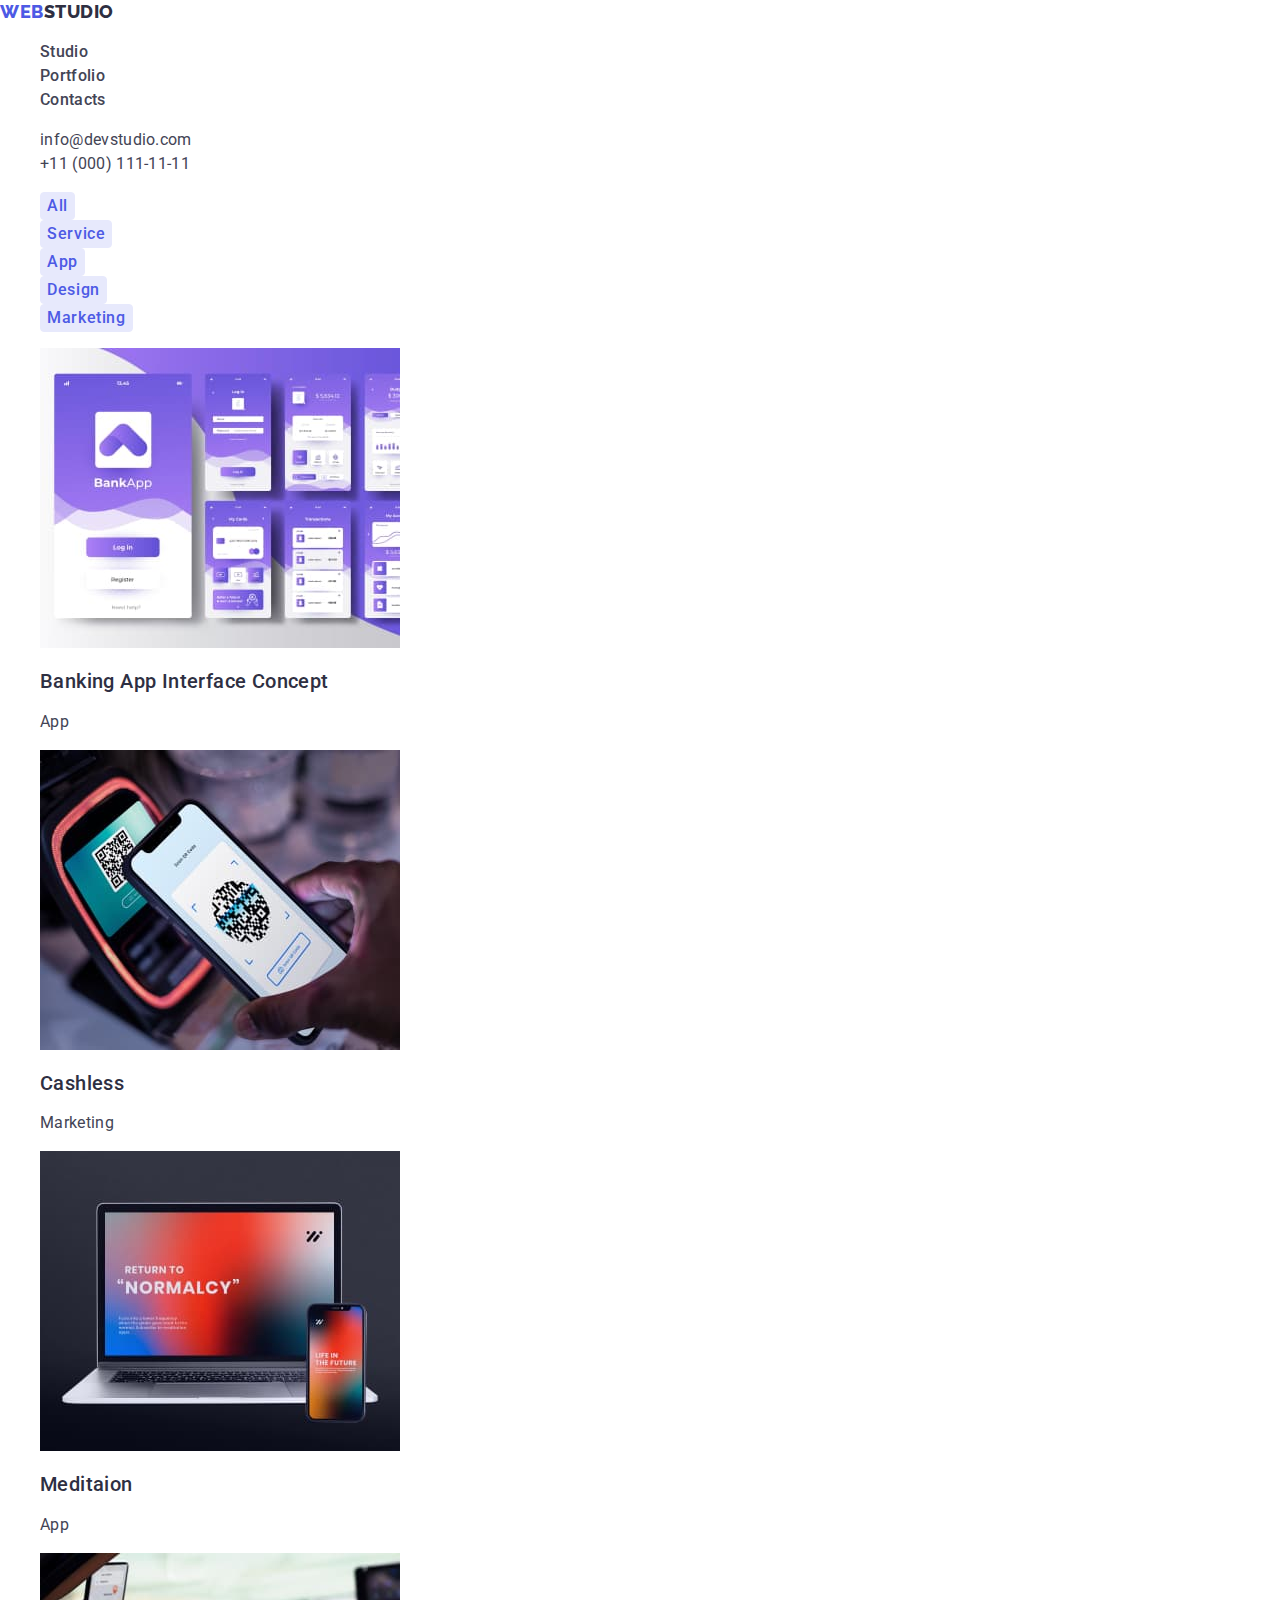
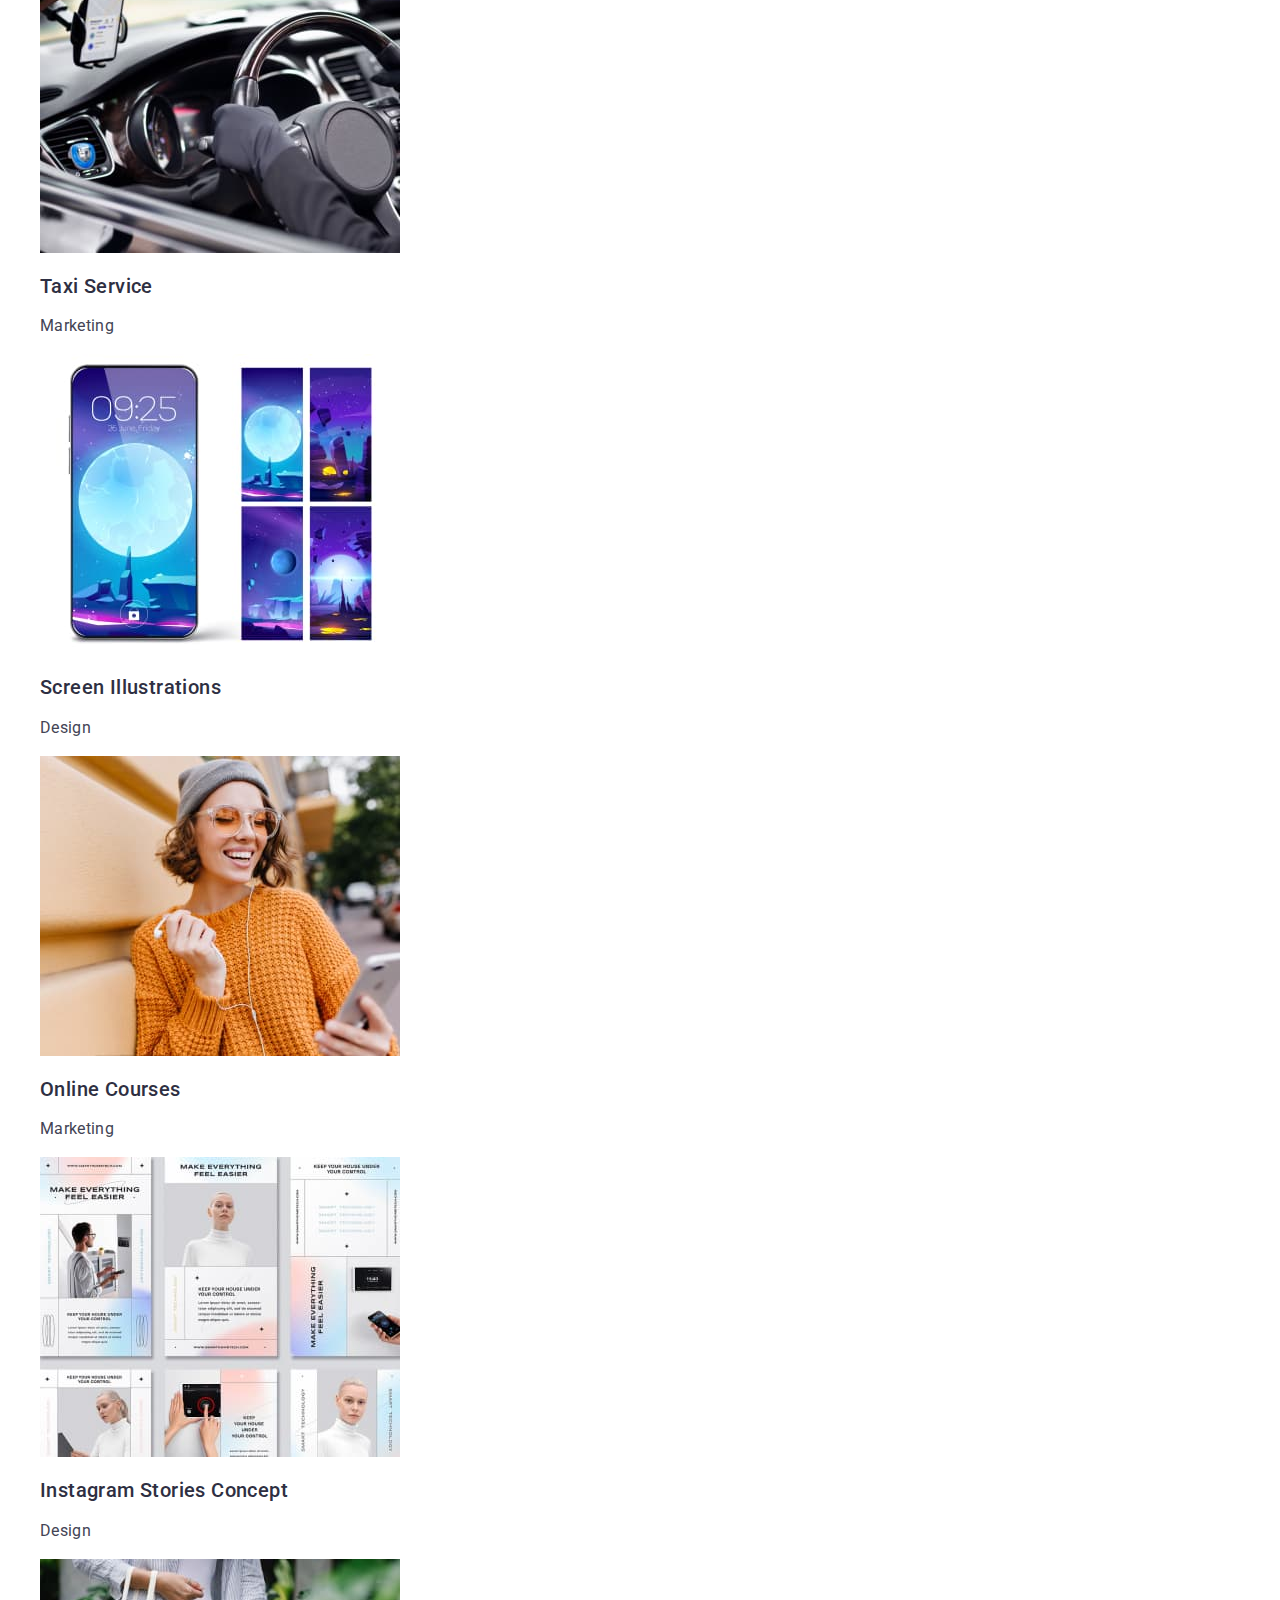
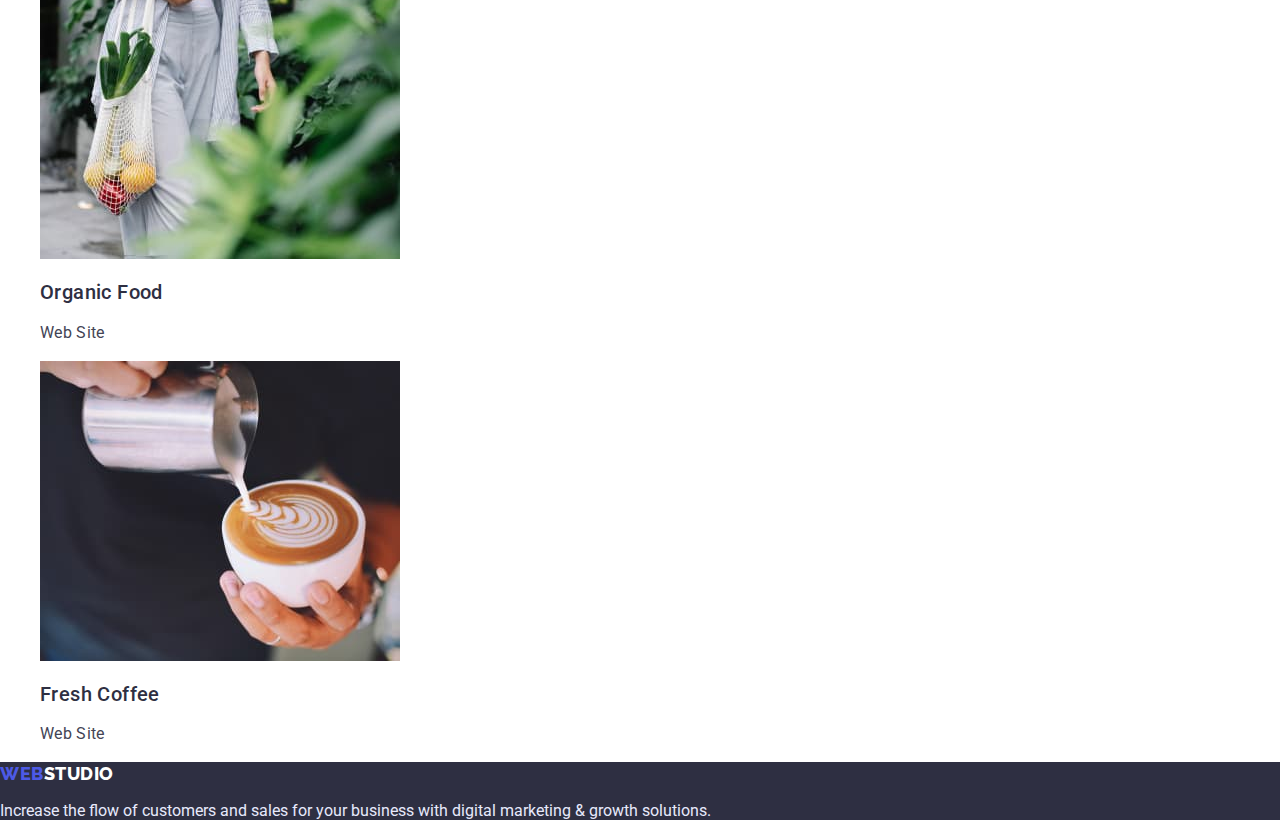
==== portfolio.html @ c3b19b37 "normalize" ====
<!DOCTYPE html>
<html lang="en">
  <head>
    <meta charset="UTF-8" />
    <meta http-equiv="X-UA-Compatible" content="IE=edge" />
    <meta name="viewport" content="width=device-width, initial-scale=1.0" />
    <title>Portfolio</title>
    <link rel="preconnect" href="https://fonts.googleapis.com">
    <link rel="preconnect" href="https://fonts.gstatic.com" crossorigin>
    <link href="https://fonts.googleapis.com/css2?family=Raleway:wght@800&family=Roboto:wght@400;500;700;900&display=swap" rel="stylesheet">
    
    <link rel="stylesheet" href="https://cdnjs.cloudflare.com/ajax/libs/modern-normalize/1.1.0/modern-normalize.min.css">
   
    <link rel="stylesheet" href="./css/styles.css" />
  </head>
  <body>
    <!--Header -->
    <header class="header">
      <a class="header-logo" href="./index.html" >
        <span class="header-logo-web">Web</span> Studio
      </a>
      <nav class="header-nav">
        <ul class="header-list list">
          <li class="header-item"><a href="./index.html" class="header-link link">Studio</a></li>
          <li class="header-item">
            <a href="./portfolio.html" class="header-link link">Portfolio</a>
          </li>
          <li class="header-item">
            <a href="#" class="header-link link">Contacts</a>
          </li>
        </ul>
      </nav>
      <address class="address">
        <ul class="address-list list">
          <li class="address-item">
            <a href="mailto:info@devstudio.com" class="address-mail link"
              >info@devstudio.com</a
            >
          </li>
          <li class="address-item">
            <a href="tel:+110001111111" class="address-tel link"
              >+11 (000) 111-11-11</a
            >
          </li>
        </ul>
      </address>
    </header>


    <main>
      <!-- Filters -->
      <section class="filters">
              <ul class="filters-list">
          <li class="button-item"><button type="button" class="portfolio-btn">All</button></li>
          <li class="button-item"><button type="button" class="portfolio-btn">Service</button></li>
          <li class="button-item"><button type="button" class="portfolio-btn">App</button></li>
          <li class="button-item"><button type="button" class="portfolio-btn">Design</button></li>
          <li class="button-item"><button type="button" class="portfolio-btn">Marketing</button></li>
        </ul>
      
      <!-- Project Card -->
      
        <h1 class="visually-hidden">Project</h1>
        <ul class="project-list">
          <li class="project-item"> <a class="project-link" href="#"><img
            src="./images/banking.jpg"
            alt="banking"
            width="360"
            height="300">
          </a>
            <h2 class="project-title">Banking App Interface Concept</h2>
            <p class="project-text">App</p>
          </li>
          <li class="project-item"> <a class="project-link" href="#">
            <img
              src="./images/cashless.jpg"
              alt="cashless"
              width="360"
              height="300">
            </a>
            <h2 class="project-title">Cashless</h2>
            <p class="project-text">Marketing</p>
          </li>
          <li class="project-item"> <a class="project-link" href="#"><img
            src="./images/meditaion.jpg"
            alt="mediation"
            width="360"
            height="300"></a>

            <h2 class="project-title">Meditaion</h2>
            <p class="project-text">App</p>
          </li>
          <li class="project-item"> <a href=""><img
            src="./images/taxi.jpg"
            alt="taxi Service"
            width="360"
            height="300"
          /></a>
            
            <h2 class="project-title">Taxi Service</h2>
            <p class="project-text">Marketing</p>
          </li>
          <li class="project-item"> <a href="#"><img
            src="./images/screen.jpg"
            alt="screen illustrations"
            width="360"
            height="300"
          /></a>
            
            <h2 class="project-title">Screen Illustrations</h2>
            <p class="project-text">Design</p>
          
          </li>
          <li class="project-item"> <a href=""><img
            src="./images/course.jpg"
            alt="online courses"
            width="360"
            height="300"
          /></a>
            
            <h2 class="project-title">Online Courses</h2>
            <p class="project-text">Marketing</p>
          
          </li>
          <li class="project-item"> <a href=""><img
            src="./images/instagram.jpg"
            alt="instagram"
            width="360"
            height="300"
          /></a>
            
            <h2 class="project-title">Instagram Stories Concept</h2>
            <p class="project-text">Design</p>
          </li>
          <li class="project-item"> <a href=""><img
            src="./images/food.jpg"
            alt="organic food"
            width="360"
            height="300"
          /></a>
           
            <h2 class="project-title">Organic Food</h2>
            <p class="project-text">Web Site</p>
          </li>
          <li class="project-item"> <a href=""><img
            src="./images/coffe.jpg"
            alt="fresh coffe"
            width="360"
            height="300"
          /></a>
            
            <h2 class="project-title">Fresh Coffee</h2>
            <p class="project-text">Web Site</p>
          </li>
        </ul>
      </section>
    </main>
    <footer class="footer">
      <a class="footer-logo" href="./index.html" >
        <span class="footer-logo-web">Web</span> Studio
      </a>
      <p class="footer-text">
        Increase the flow of customers and sales for your business with digital
        marketing & growth solutions.
      </p>
      </footer>
  </body>
</html>
---- css/styles.css ----
:root {
  --primary-brand: #4d5ae5;
  --dark: #2e2f42;
  --success: #31d0aa;
  --text: #434455;
  --accent: #e7e9fc;
  --subtlr-text: #8e8f99;
  --light: #f4f4fd;
  --button-active: #404bbf;
  --white-texcolor: #ffffff;
  --modal-bg: #fcfcfc;
  --timing-funcion: cubic-bezier(0.4, 0, 0.2, 1);
}
body {
  font-family: Roboto, sans-serif;
  color: var(--dark);
  background-color: var(--white-texcolor);
  
  
}
 

/* -----Header----- */

.header{
  letter-spacing: 0.03em;
  font-weight: 500;
  font-size: 16px;
  line-height: 1.5;
  letter-spacing: 0.02em;
}
.header-logo{
  font-family: 'Raleway';
font-weight: 800;
font-size: 18px;
line-height: 1.33;
display: flex;
letter-spacing: 0.03em;
text-transform: uppercase;
list-style: none;
  text-decoration: none;
  color: var(--dark);

}

.header-logo-web {
  font-family: 'Raleway';
font-weight: 800;
font-size: 18px;
line-height: 1.33;
display: flex;
letter-spacing: 0.03em;
text-transform: uppercase;
  color: var(--primary-brand);
  
}

.header-nav{
    font-weight: 500;
  font-size: 16px;
  line-height: 1.5;
  letter-spacing: 0.02em;
text-decoration: none;
 }

 
 .link{
  text-decoration: none;
  color: var(--text);
 }

 
 .header-item :hover, 
 .header-item :focus {
  color: var(--primary-brand);
 }
  
.address {
  font-style: normal;
  font-weight: 400;
font-size: 16px;
line-height: 1.5;
letter-spacing: 0.02em;
color: var(--text);
}


.address-item :hover,
.address-item :focus{
  color: var(--primary-brand);
}
/* Hero */

.hero-title{
  background-color: var(--dark);
}
.hero-item {
  color: var(--white-texcolor);
  font-weight: 700;
font-size: 56px;
line-height: 1.1;
letter-spacing: 0.02em;

}

.button {
  font-family:inherit;
  color: var(--accent);
  background-color:var(--primary-brand);
  font-weight: 500;
font-size: 16px;
line-height: 1.5;
letter-spacing: 0.04em; 
cursor: pointer;
border-radius: 4px;

}
.button:hover,
.button:focus{
  color: var(--accent);
  background-color:var(--button-active)
}




/* Section Principle */

.principle-visually-hidden{
  position: absolute;
  width: 1px;
  height: 1px;
  margin: -1px;
  border: 0;
  padding: 0;
  white-space: nowrap;
  clip-path: inset(100%);
  clip: rect(0 0 0 0);
  overflow: hidden;
}

.principle-title{
font-size: 20px;
line-height: 1.2;
letter-spacing: 0.02em;
font-weight: 500;
}

.desc{
font-size: 16px;
line-height: 1.5;
letter-spacing: 0.02em;
color:var(--text);
}

/* Section work */

.work-caption, .team-caption{
font-weight: 700;
font-size: 36px;
line-height: 1.11;
letter-spacing: 0.02em;
}

 /* Section Our team */
 .team{
  background-color:#F4F4FD;
 }
 .name{
  font-weight: 500;
font-size: 20px;
line-height: 1.2;
letter-spacing: 0.02em;
 }

.position{
font-size: 16px;
line-height: 1.5;
letter-spacing: 0.02em;
   color: var(--text);
}

.list{
  list-style: none;
}
/* Footer */

.footer{
  background-color: var(--dark);
}

.footer-logo{
  font-family: 'Raleway';
font-weight: 800;
font-size: 18px;
line-height: 1.33;
list-style: none;
display: flex;
letter-spacing: 0.03em;
text-transform: uppercase;
color: var(--white-texcolor);
list-style: none;
  text-decoration: none;

}

.footer-logo-web {
  font-family: 'Raleway';
font-weight: 800;
font-size: 18px;
line-height: 1.33;
display: flex;
letter-spacing: 0.03em;
text-transform: uppercase;
  color: var(--primary-brand);
  
}

.footer-text{
  color: var(--accent);
  background-color: var(--dark);
}

/* Portfolio */

/* Button */

.portfolio-btn{
  font-family: 'Roboto';
font-style: normal;
    font-weight: 500;
  font-size: 16px;
  line-height: 1.5;
     letter-spacing: 0.04em;
background-color:var(--accent);
color: var(--primary-brand);
border: 1px solid var(--accent);
border-radius: 4px;
cursor: pointer;
}

.portfolio-btn:hover,
.portfolio-btn:focus{
  background-color: var(--button-active);
  color: var(--accent);  
  border-color: transparent;
}

.button-item{
  list-style: none;
}

.visually-hidden {
  position: absolute;
  width: 1px;
  height: 1px;
  margin: -1px;
  border: 0;
  padding: 0;
  white-space: nowrap;
  clip-path: inset(100%);
  clip: rect(0 0 0 0);
  overflow: hidden;
 }

 .project-title{
  font-weight: 500;
font-size: 20px;
line-height: 1.2;
letter-spacing: 0.02em;
 }

 .project-text{
  font-size: 16px;
line-height: 1.5;
letter-spacing: 0.02em;
color: var(--text);
 }
 .project-item{
  list-style: none;
 }
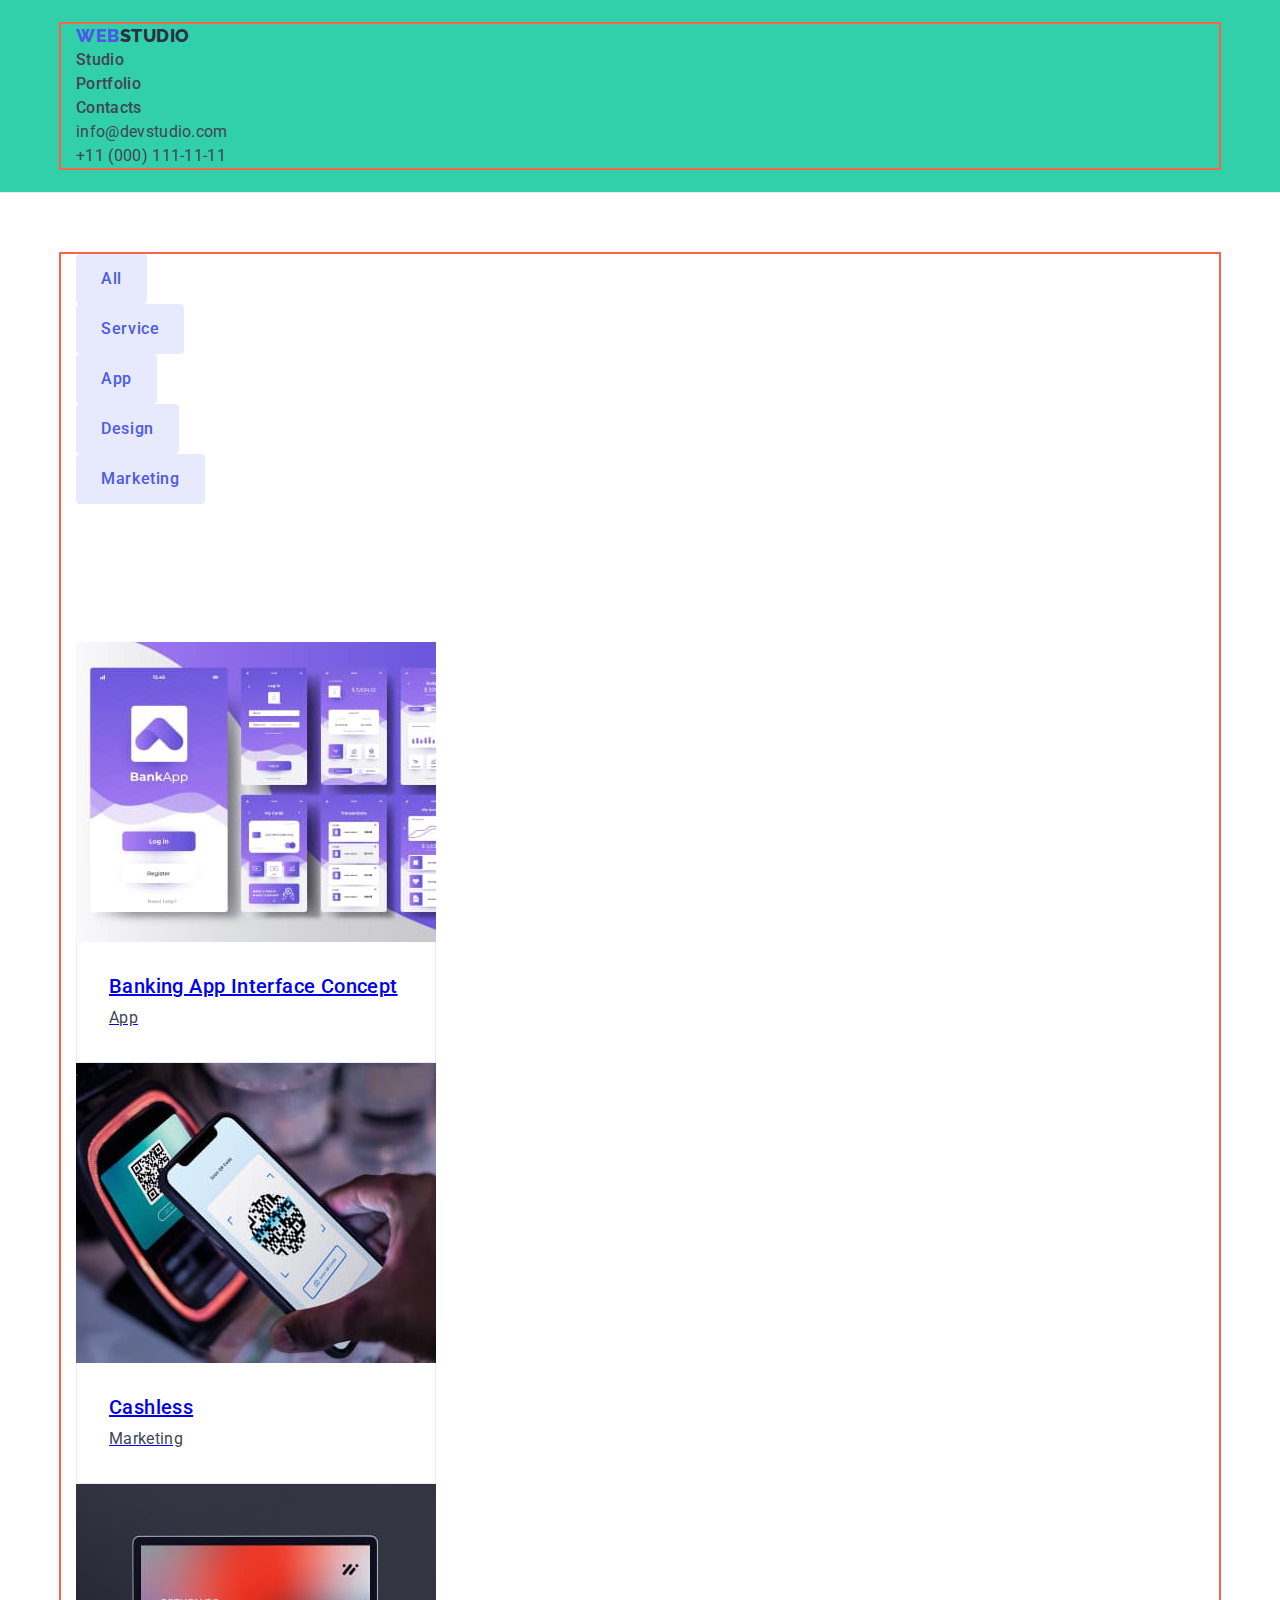
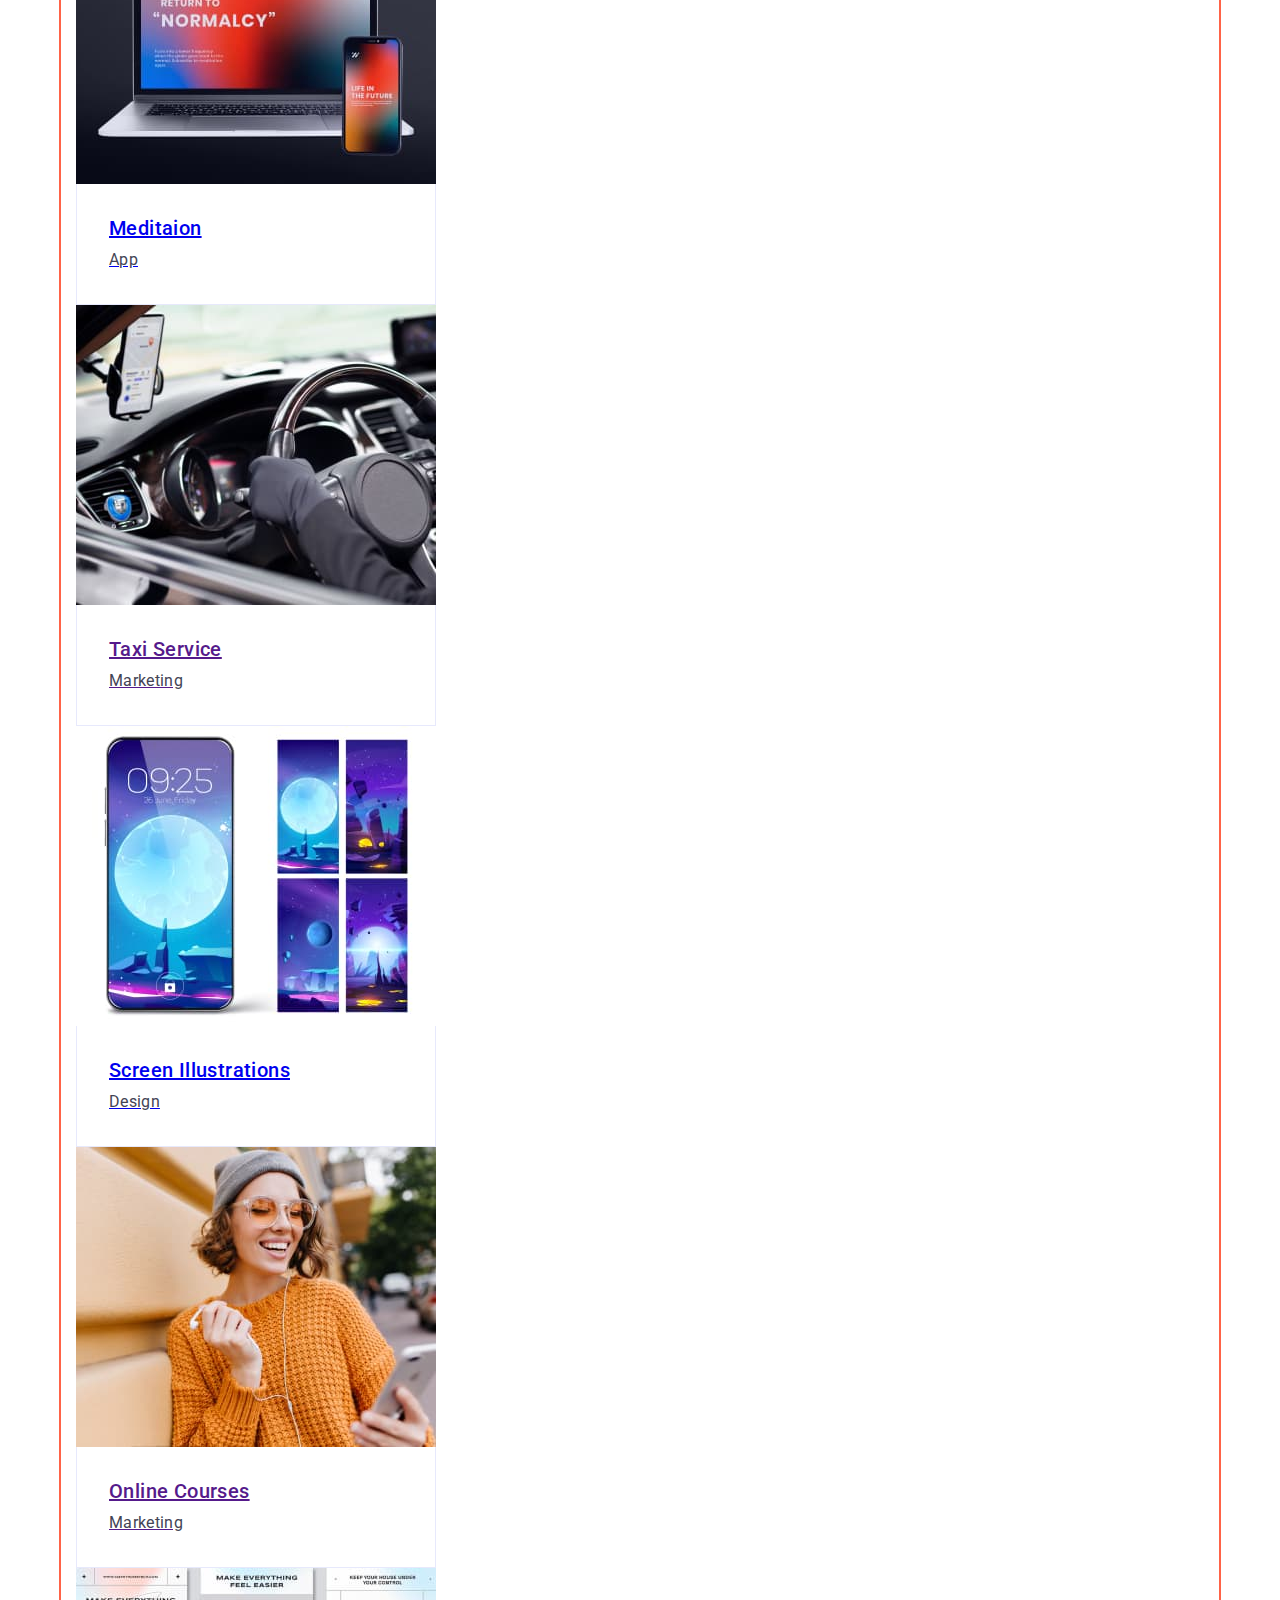
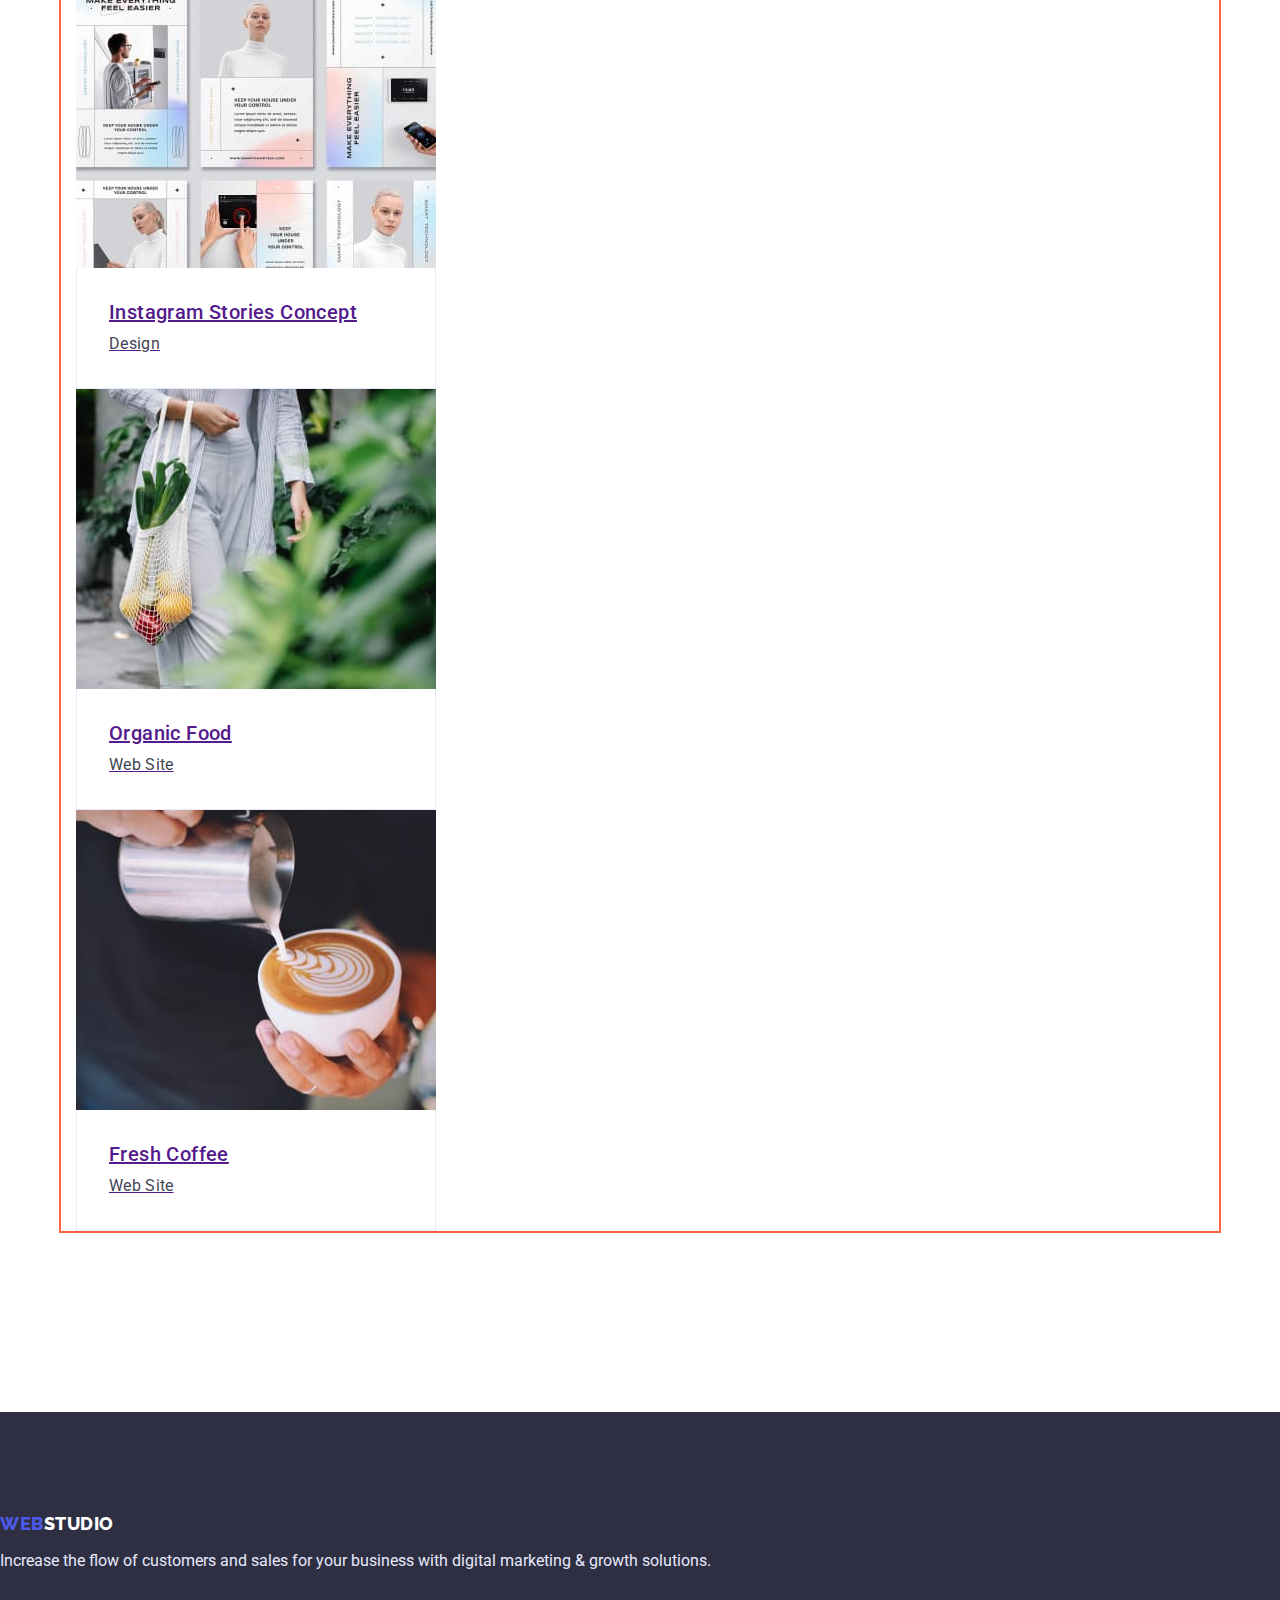
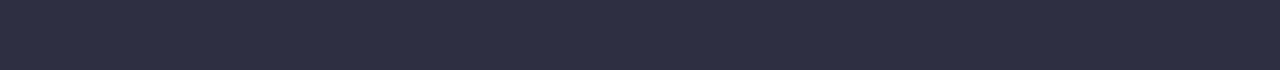
==== commit fe6d67e5: "portfolio" ====
--- a/portfolio.html
+++ b/portfolio.html
@@ -5,164 +5,218 @@
     <meta http-equiv="X-UA-Compatible" content="IE=edge" />
     <meta name="viewport" content="width=device-width, initial-scale=1.0" />
     <title>Portfolio</title>
-    <link rel="preconnect" href="https://fonts.googleapis.com">
-    <link rel="preconnect" href="https://fonts.gstatic.com" crossorigin>
-    <link href="https://fonts.googleapis.com/css2?family=Raleway:wght@800&family=Roboto:wght@400;500;700;900&display=swap" rel="stylesheet">
-    
-    <link rel="stylesheet" href="https://cdnjs.cloudflare.com/ajax/libs/modern-normalize/1.1.0/modern-normalize.min.css">
-   
+    <link rel="preconnect" href="https://fonts.googleapis.com" />
+    <link rel="preconnect" href="https://fonts.gstatic.com" crossorigin />
+    <link
+      href="https://fonts.googleapis.com/css2?family=Raleway:wght@800&family=Roboto:wght@400;500;700;900&display=swap"
+      rel="stylesheet"
+    />
+
+    <link
+      rel="stylesheet"
+      href="https://cdnjs.cloudflare.com/ajax/libs/modern-normalize/1.1.0/modern-normalize.min.css"
+    />
+
     <link rel="stylesheet" href="./css/styles.css" />
   </head>
   <body>
     <!--Header -->
     <header class="header">
-      <a class="header-logo" href="./index.html" >
-        <span class="header-logo-web">Web</span> Studio
-      </a>
-      <nav class="header-nav">
-        <ul class="header-list list">
-          <li class="header-item"><a href="./index.html" class="header-link link">Studio</a></li>
-          <li class="header-item">
-            <a href="./portfolio.html" class="header-link link">Portfolio</a>
-          </li>
-          <li class="header-item">
-            <a href="#" class="header-link link">Contacts</a>
-          </li>
-        </ul>
-      </nav>
-      <address class="address">
-        <ul class="address-list list">
-          <li class="address-item">
-            <a href="mailto:info@devstudio.com" class="address-mail link"
-              >info@devstudio.com</a
-            >
-          </li>
-          <li class="address-item">
-            <a href="tel:+110001111111" class="address-tel link"
-              >+11 (000) 111-11-11</a
-            >
-          </li>
-        </ul>
-      </address>
+      <div class="container">
+        <a class="header-logo" href="./index.html">
+          <span class="header-logo-web">Web</span> Studio
+        </a>
+        <nav class="header-nav">
+          <ul class="header-list list">
+            <li class="header-item">
+              <a href="./index.html" class="header-link link">Studio</a>
+            </li>
+            <li class="header-item">
+              <a href="./portfolio.html" class="header-link link">Portfolio</a>
+            </li>
+            <li class="header-item">
+              <a href="#" class="header-link link">Contacts</a>
+            </li>
+          </ul>
+        </nav>
+        <address class="address">
+          <ul class="address-list list">
+            <li class="address-item">
+              <a href="mailto:info@devstudio.com" class="address-mail link"
+                >info@devstudio.com</a
+              >
+            </li>
+            <li class="address-item">
+              <a href="tel:+110001111111" class="address-tel link"
+                >+11 (000) 111-11-11</a
+              >
+            </li>
+          </ul>
+        </address>
+      </div>
     </header>
-
-
     <main>
       <!-- Filters -->
       <section class="filters">
-              <ul class="filters-list">
-          <li class="button-item"><button type="button" class="portfolio-btn">All</button></li>
-          <li class="button-item"><button type="button" class="portfolio-btn">Service</button></li>
-          <li class="button-item"><button type="button" class="portfolio-btn">App</button></li>
-          <li class="button-item"><button type="button" class="portfolio-btn">Design</button></li>
-          <li class="button-item"><button type="button" class="portfolio-btn">Marketing</button></li>
-        </ul>
-      
-      <!-- Project Card -->
-      
-        <h1 class="visually-hidden">Project</h1>
-        <ul class="project-list">
-          <li class="project-item"> <a class="project-link" href="#"><img
-            src="./images/banking.jpg"
-            alt="banking"
-            width="360"
-            height="300">
-          </a>
-            <h2 class="project-title">Banking App Interface Concept</h2>
-            <p class="project-text">App</p>
-          </li>
-          <li class="project-item"> <a class="project-link" href="#">
-            <img
-              src="./images/cashless.jpg"
-              alt="cashless"
-              width="360"
-              height="300">
-            </a>
-            <h2 class="project-title">Cashless</h2>
-            <p class="project-text">Marketing</p>
-          </li>
-          <li class="project-item"> <a class="project-link" href="#"><img
-            src="./images/meditaion.jpg"
-            alt="mediation"
-            width="360"
-            height="300"></a>
-
-            <h2 class="project-title">Meditaion</h2>
-            <p class="project-text">App</p>
-          </li>
-          <li class="project-item"> <a href=""><img
-            src="./images/taxi.jpg"
-            alt="taxi Service"
-            width="360"
-            height="300"
-          /></a>
-            
-            <h2 class="project-title">Taxi Service</h2>
-            <p class="project-text">Marketing</p>
-          </li>
-          <li class="project-item"> <a href="#"><img
-            src="./images/screen.jpg"
-            alt="screen illustrations"
-            width="360"
-            height="300"
-          /></a>
-            
-            <h2 class="project-title">Screen Illustrations</h2>
-            <p class="project-text">Design</p>
-          
-          </li>
-          <li class="project-item"> <a href=""><img
-            src="./images/course.jpg"
-            alt="online courses"
-            width="360"
-            height="300"
-          /></a>
-            
-            <h2 class="project-title">Online Courses</h2>
-            <p class="project-text">Marketing</p>
-          
-          </li>
-          <li class="project-item"> <a href=""><img
-            src="./images/instagram.jpg"
-            alt="instagram"
-            width="360"
-            height="300"
-          /></a>
-            
-            <h2 class="project-title">Instagram Stories Concept</h2>
-            <p class="project-text">Design</p>
-          </li>
-          <li class="project-item"> <a href=""><img
-            src="./images/food.jpg"
-            alt="organic food"
-            width="360"
-            height="300"
-          /></a>
-           
-            <h2 class="project-title">Organic Food</h2>
-            <p class="project-text">Web Site</p>
-          </li>
-          <li class="project-item"> <a href=""><img
-            src="./images/coffe.jpg"
-            alt="fresh coffe"
-            width="360"
-            height="300"
-          /></a>
-            
-            <h2 class="project-title">Fresh Coffee</h2>
-            <p class="project-text">Web Site</p>
-          </li>
-        </ul>
+        <div class="container">
+          <ul class="filters-list">
+            <li class="button-item">
+              <button type="button" class="portfolio-btn">All</button>
+            </li>
+            <li class="button-item">
+              <button type="button" class="portfolio-btn">Service</button>
+            </li>
+            <li class="button-item">
+              <button type="button" class="portfolio-btn">App</button>
+            </li>
+            <li class="button-item">
+              <button type="button" class="portfolio-btn">Design</button>
+            </li>
+            <li class="button-item">
+              <button type="button" class="portfolio-btn">Marketing</button>
+            </li>
+          </ul>
+          <!-- Project Card -->
+          <h1 class="visually-hidden">Project</h1>
+          <ul class="project-list">
+            <li class="project-item">
+              <a class="project-link" href="#"
+                ><img
+                  src="./images/banking.jpg"
+                  alt="banking"
+                  width="360"
+                  height="300"
+                />
+                <div class="project-card-content">
+                  <h2 class="project-title">Banking App Interface Concept</h2>
+                  <p class="project-text">App</p>
+                </div>
+              </a>
+            </li>
+            <li class="project-item">
+              <a class="project-link" href="#">
+                <img
+                  src="./images/cashless.jpg"
+                  alt="cashless"
+                  width="360"
+                  height="300"
+                />
+                <div class="project-card-content">
+                  <h2 class="project-title">Cashless</h2>
+                  <p class="project-text">Marketing</p>
+                </div>
+              </a>
+            </li>
+            <li class="project-item">
+              <a class="project-link" href="#"
+                ><img
+                  src="./images/meditaion.jpg"
+                  alt="mediation"
+                  width="360"
+                  height="300"
+                />
+                <div class="project-card-content">
+                  <h2 class="project-title">Meditaion</h2>
+                  <p class="project-text">App</p>
+                </div>
+              </a>
+            </li>
+            <li class="project-item">
+              <a href=""
+                ><img
+                  src="./images/taxi.jpg"
+                  alt="taxi Service"
+                  width="360"
+                  height="300"
+                />
+                <div class="project-card-content">
+                  <h2 class="project-title">Taxi Service</h2>
+                  <p class="project-text">Marketing</p>
+                </div>
+              </a>
+            </li>
+            <li class="project-item">
+              <a href="#"
+                ><img
+                  src="./images/screen.jpg"
+                  alt="screen illustrations"
+                  width="360"
+                  height="300"
+                />
+                <div class="project-card-content">
+                  <h2 class="project-title">Screen Illustrations</h2>
+                  <p class="project-text">Design</p>
+                </div></a
+              >
+            </li>
+            <li class="project-item">
+              <a href="">
+                <img
+                  src="./images/course.jpg"
+                  alt="online courses"
+                  width="360"
+                  height="300"
+                />
+                <div class="project-card-content">
+                  <h2 class="project-title">Online Courses</h2>
+                  <p class="project-text">Marketing</p>
+                </div></a
+              >
+            </li>
+            <li class="project-item">
+              <a href="">
+                <img
+                  src="./images/instagram.jpg"
+                  alt="instagram"
+                  width="360"
+                  height="300"
+                />
+                <div class="project-card-content">
+                  <h2 class="project-title">Instagram Stories Concept</h2>
+                  <p class="project-text">Design</p>
+                </div></a
+              >
+            </li>
+            <li class="project-item">
+              <a href=""
+                ><img
+                  src="./images/food.jpg"
+                  alt="organic food"
+                  width="360"
+                  height="300"
+                />
+                <div class="project-card-content">
+                  <h2 class="project-title">Organic Food</h2>
+                  <p class="project-text">Web Site</p>
+                </div>
+              </a>
+            </li>
+            <li class="project-item">
+              <a href="">
+                <img
+                  src="./images/coffe.jpg"
+                  alt="fresh coffe"
+                  width="360"
+                  height="300"
+                />
+                <div class="project-card-content">
+                  <h2 class="project-title">Fresh Coffee</h2>
+                  <p class="project-text">Web Site</p>
+                </div>
+              </a>
+            </li>
+          </ul>
+        </div>
       </section>
     </main>
     <footer class="footer">
-      <a class="footer-logo" href="./index.html" >
+      <a class="footer-logo" href="./index.html">
         <span class="footer-logo-web">Web</span> Studio
       </a>
       <p class="footer-text">
         Increase the flow of customers and sales for your business with digital
         marketing & growth solutions.
       </p>
-      </footer>
+    </footer>
   </body>
 </html>
--- a/css/styles.css
+++ b/css/styles.css
@@ -11,122 +11,148 @@
   --modal-bg: #fcfcfc;
   --timing-funcion: cubic-bezier(0.4, 0, 0.2, 1);
 }
+
+h1,
+h2,
+h3,
+h4,
+h5,
+h6,
+p {
+  margin: 0;
+}
+ul {
+  margin: 0;
+  padding: 0;
+}
+.container {
+  margin: 0 auto;
+  width: 1158px;
+  padding-left: 15px;
+  padding-right: 15px;
+
+  outline: 2px solid tomato;
+}
+
 body {
   font-family: Roboto, sans-serif;
   color: var(--dark);
   background-color: var(--white-texcolor);
-  
-  
-}
- 
+}
 
 /* -----Header----- */
 
-.header{
-  letter-spacing: 0.03em;
-  font-weight: 500;
-  font-size: 16px;
-  line-height: 1.5;
-  letter-spacing: 0.02em;
-}
-.header-logo{
-  font-family: 'Raleway';
-font-weight: 800;
-font-size: 18px;
-line-height: 1.33;
-display: flex;
-letter-spacing: 0.03em;
-text-transform: uppercase;
-list-style: none;
+.header {
+  letter-spacing: 0.03em;
+  font-weight: 500;
+  font-size: 16px;
+  line-height: 1.5;
+  letter-spacing: 0.02em;
+  padding: 24px 0;
+  border-bottom: 1px solid #e7e9fc;
+
+  background-color: #31d0aa;
+}
+.header-logo {
+  font-family: "Raleway";
+  font-weight: 800;
+  font-size: 18px;
+  line-height: 1.33;
+  display: flex;
+  letter-spacing: 0.03em;
+  text-transform: uppercase;
+  list-style: none;
   text-decoration: none;
   color: var(--dark);
-
 }
 
 .header-logo-web {
-  font-family: 'Raleway';
-font-weight: 800;
-font-size: 18px;
-line-height: 1.33;
-display: flex;
-letter-spacing: 0.03em;
-text-transform: uppercase;
-  color: var(--primary-brand);
-  
-}
-
-.header-nav{
-    font-weight: 500;
-  font-size: 16px;
-  line-height: 1.5;
-  letter-spacing: 0.02em;
-text-decoration: none;
- }
-
- 
- .link{
+  font-family: "Raleway";
+  font-weight: 800;
+  font-size: 18px;
+  line-height: 1.33;
+  display: flex;
+  letter-spacing: 0.03em;
+  text-transform: uppercase;
+  color: var(--primary-brand);
+}
+
+.header-nav {
+  font-weight: 500;
+  font-size: 16px;
+  line-height: 1.5;
+  letter-spacing: 0.02em;
   text-decoration: none;
-  color: var(--text);
- }
-
- 
- .header-item :hover, 
- .header-item :focus {
-  color: var(--primary-brand);
- }
-  
+}
+
+.link {
+  text-decoration: none;
+  color: var(--text);
+}
+
+.header-item :hover,
+.header-item :focus {
+  color: var(--primary-brand);
+}
+
 .address {
   font-style: normal;
   font-weight: 400;
-font-size: 16px;
-line-height: 1.5;
-letter-spacing: 0.02em;
-color: var(--text);
-}
-
+  font-size: 16px;
+  line-height: 1.5;
+  letter-spacing: 0.02em;
+  color: var(--text);
+}
 
 .address-item :hover,
-.address-item :focus{
-  color: var(--primary-brand);
-}
+.address-item :focus {
+  color: var(--primary-brand);
+}
+
 /* Hero */
 
-.hero-title{
+.hero-title {
   background-color: var(--dark);
+  text-align: center;
 }
 .hero-item {
+  margin-top: 0;
+  margin-bottom: 48px;
   color: var(--white-texcolor);
   font-weight: 700;
-font-size: 56px;
-line-height: 1.1;
-letter-spacing: 0.02em;
-
+  font-size: 56px;
+  line-height: 1.1;
+  letter-spacing: 0.02em;
+  margin-bottom: 48px;
 }
 
 .button {
-  font-family:inherit;
+  font-family: inherit;
   color: var(--accent);
-  background-color:var(--primary-brand);
-  font-weight: 500;
-font-size: 16px;
-line-height: 1.5;
-letter-spacing: 0.04em; 
-cursor: pointer;
-border-radius: 4px;
-
+  background-color: var(--primary-brand);
+  font-weight: 500;
+  font-size: 16px;
+  line-height: 1.5;
+  letter-spacing: 0.04em;
+  cursor: pointer;
+  border-radius: 4px;
+  border: none;
+  padding: 16px 32px 16px 32px;
+  display: inline;
+  min-width: 169px 56 px;
 }
 .button:hover,
-.button:focus{
+.button:focus {
   color: var(--accent);
-  background-color:var(--button-active)
-}
-
-
-
+  background-color: var(--button-active);
+}
 
 /* Section Principle */
-
-.principle-visually-hidden{
+.principle {
+  padding: 120px 0;
+}
+
+.principle-visually-hidden {
   position: absolute;
   width: 1px;
   height: 1px;
@@ -139,114 +165,153 @@
   overflow: hidden;
 }
 
-.principle-title{
-font-size: 20px;
-line-height: 1.2;
-letter-spacing: 0.02em;
-font-weight: 500;
-}
-
-.desc{
-font-size: 16px;
-line-height: 1.5;
-letter-spacing: 0.02em;
-color:var(--text);
+.principle-title {
+  margin-bottom: 8px;
+  font-size: 20px;
+  line-height: 1.2;
+  letter-spacing: 0.02em;
+  font-weight: 500;
+}
+
+.desc {
+  font-size: 16px;
+  line-height: 1.5;
+  letter-spacing: 0.02em;
+  color: var(--text);
 }
 
 /* Section work */
 
-.work-caption, .team-caption{
-font-weight: 700;
-font-size: 36px;
-line-height: 1.11;
-letter-spacing: 0.02em;
-}
-
- /* Section Our team */
- .team{
-  background-color:#F4F4FD;
- }
- .name{
-  font-weight: 500;
-font-size: 20px;
-line-height: 1.2;
-letter-spacing: 0.02em;
- }
-
-.position{
-font-size: 16px;
-line-height: 1.5;
-letter-spacing: 0.02em;
-   color: var(--text);
-}
-
-.list{
-  list-style: none;
+.work-caption,
+.team-caption {
+  margin-bottom: 72px;
+  font-weight: 700;
+  font-size: 36px;
+  line-height: 1.11;
+  letter-spacing: 0.02em;
+}
+
+.work {
+  padding-bottom: 120px 0;
+}
+img {
+  display: block;
+}
+
+/* Section Our team */
+
+.team {
+  padding-bottom: 120px 0;
+  background-color: var(--light);
+}
+
+.picture {
+  margin: 0;
+  margin-bottom: 32px;
+}
+.name {
+  margin: 0;
+  margin-bottom: 8px;
+  font-weight: 500;
+  font-size: 20px;
+  line-height: 1.2;
+  letter-spacing: 0.02em;
+}
+
+.position {
+  margin: 0;
+  /* padding-bottom: 120px; */
+
+  font-size: 16px;
+  line-height: 1.5;
+  letter-spacing: 0.02em;
+  color: var(--text);
+}
+
+.list {
+  list-style: none;
+  margin: 0;
+  padding: 0;
 }
 /* Footer */
 
-.footer{
+.footer {
+  margin: 0;
+  padding: 100px 0;
+
   background-color: var(--dark);
 }
 
-.footer-logo{
-  font-family: 'Raleway';
-font-weight: 800;
-font-size: 18px;
-line-height: 1.33;
-list-style: none;
-display: flex;
-letter-spacing: 0.03em;
-text-transform: uppercase;
-color: var(--white-texcolor);
-list-style: none;
+.footer-logo {
+  padding-bottom: 16px;
+  font-family: "Raleway";
+  font-weight: 800;
+  font-size: 18px;
+  line-height: 1.33;
+  list-style: none;
+  display: flex;
+  letter-spacing: 0.03em;
+  text-transform: uppercase;
+  color: var(--white-texcolor);
+  list-style: none;
   text-decoration: none;
-
 }
 
 .footer-logo-web {
-  font-family: 'Raleway';
-font-weight: 800;
-font-size: 18px;
-line-height: 1.33;
-display: flex;
-letter-spacing: 0.03em;
-text-transform: uppercase;
-  color: var(--primary-brand);
-  
-}
-
-.footer-text{
+  font-family: "Raleway";
+  font-weight: 800;
+  font-size: 18px;
+  line-height: 1.33;
+  display: flex;
+  letter-spacing: 0.03em;
+  text-transform: uppercase;
+  color: var(--primary-brand);
+}
+
+.footer-text {
+  margin: 0;
   color: var(--accent);
   background-color: var(--dark);
 }
 
-/* Portfolio */
+/*--------------------------------------- Portfolio----------------------- */
 
 /* Button */
 
-.portfolio-btn{
-  font-family: 'Roboto';
-font-style: normal;
-    font-weight: 500;
-  font-size: 16px;
-  line-height: 1.5;
-     letter-spacing: 0.04em;
-background-color:var(--accent);
-color: var(--primary-brand);
-border: 1px solid var(--accent);
-border-radius: 4px;
-cursor: pointer;
+.filters {
+  padding: 61px 0;
+  /* background-color: var(--success); */
+}
+
+.portfolio-btn {
+  font-family: "Roboto";
+  font-style: normal;
+  font-weight: 500;
+  font-size: 16px;
+  line-height: 1.5;
+  letter-spacing: 0.04em;
+  text-align: center;
+  background-color: var(--accent);
+  color: var(--primary-brand);
+  border: 1px solid var(--accent);
+  border-radius: 4px;
+  cursor: pointer;
+  padding: 12px 24px;
+  display: inline;
+  min-width: 69px;
 }
 
 .portfolio-btn:hover,
-.portfolio-btn:focus{
+.portfolio-btn:focus {
   background-color: var(--button-active);
-  color: var(--accent);  
+  color: var(--accent);
   border-color: transparent;
 }
-
-.button-item{
+.filters-list {
+  margin: 0;
+  margin-bottom: 138px;
+}
+.button-item {
   list-style: none;
 }
 
@@ -261,21 +326,40 @@
   clip-path: inset(100%);
   clip: rect(0 0 0 0);
   overflow: hidden;
- }
-
- .project-title{
-  font-weight: 500;
-font-size: 20px;
-line-height: 1.2;
-letter-spacing: 0.02em;
- }
-
- .project-text{
-  font-size: 16px;
-line-height: 1.5;
-letter-spacing: 0.02em;
-color: var(--text);
- }
- .project-item{
-  list-style: none;
- }+}
+
+.project-title {
+  font-weight: 500;
+  font-size: 20px;
+  line-height: 1.2;
+  letter-spacing: 0.02em;
+  padding: 0 0 8px 16px;
+}
+
+.project-text {
+  font-size: 16px;
+  line-height: 1.5;
+  letter-spacing: 0.02em;
+  color: var(--text);
+  margin: 0;
+  padding-left: 16px;
+}
+.project-item {
+  list-style: none;
+}
+
+.project-list {
+  margin-bottom: 120px;
+  padding: 0;
+}
+
+.project-card-content {
+  width: 360px;
+  padding: 32px 16px 32px;
+  border-left: 1px solid var(--accent);
+  border-right: 1px solid var(--accent);
+  border-bottom: 1px solid var(--accent);
+}
+/* .project-card-content {
+  margin: 32px 0;
+} */
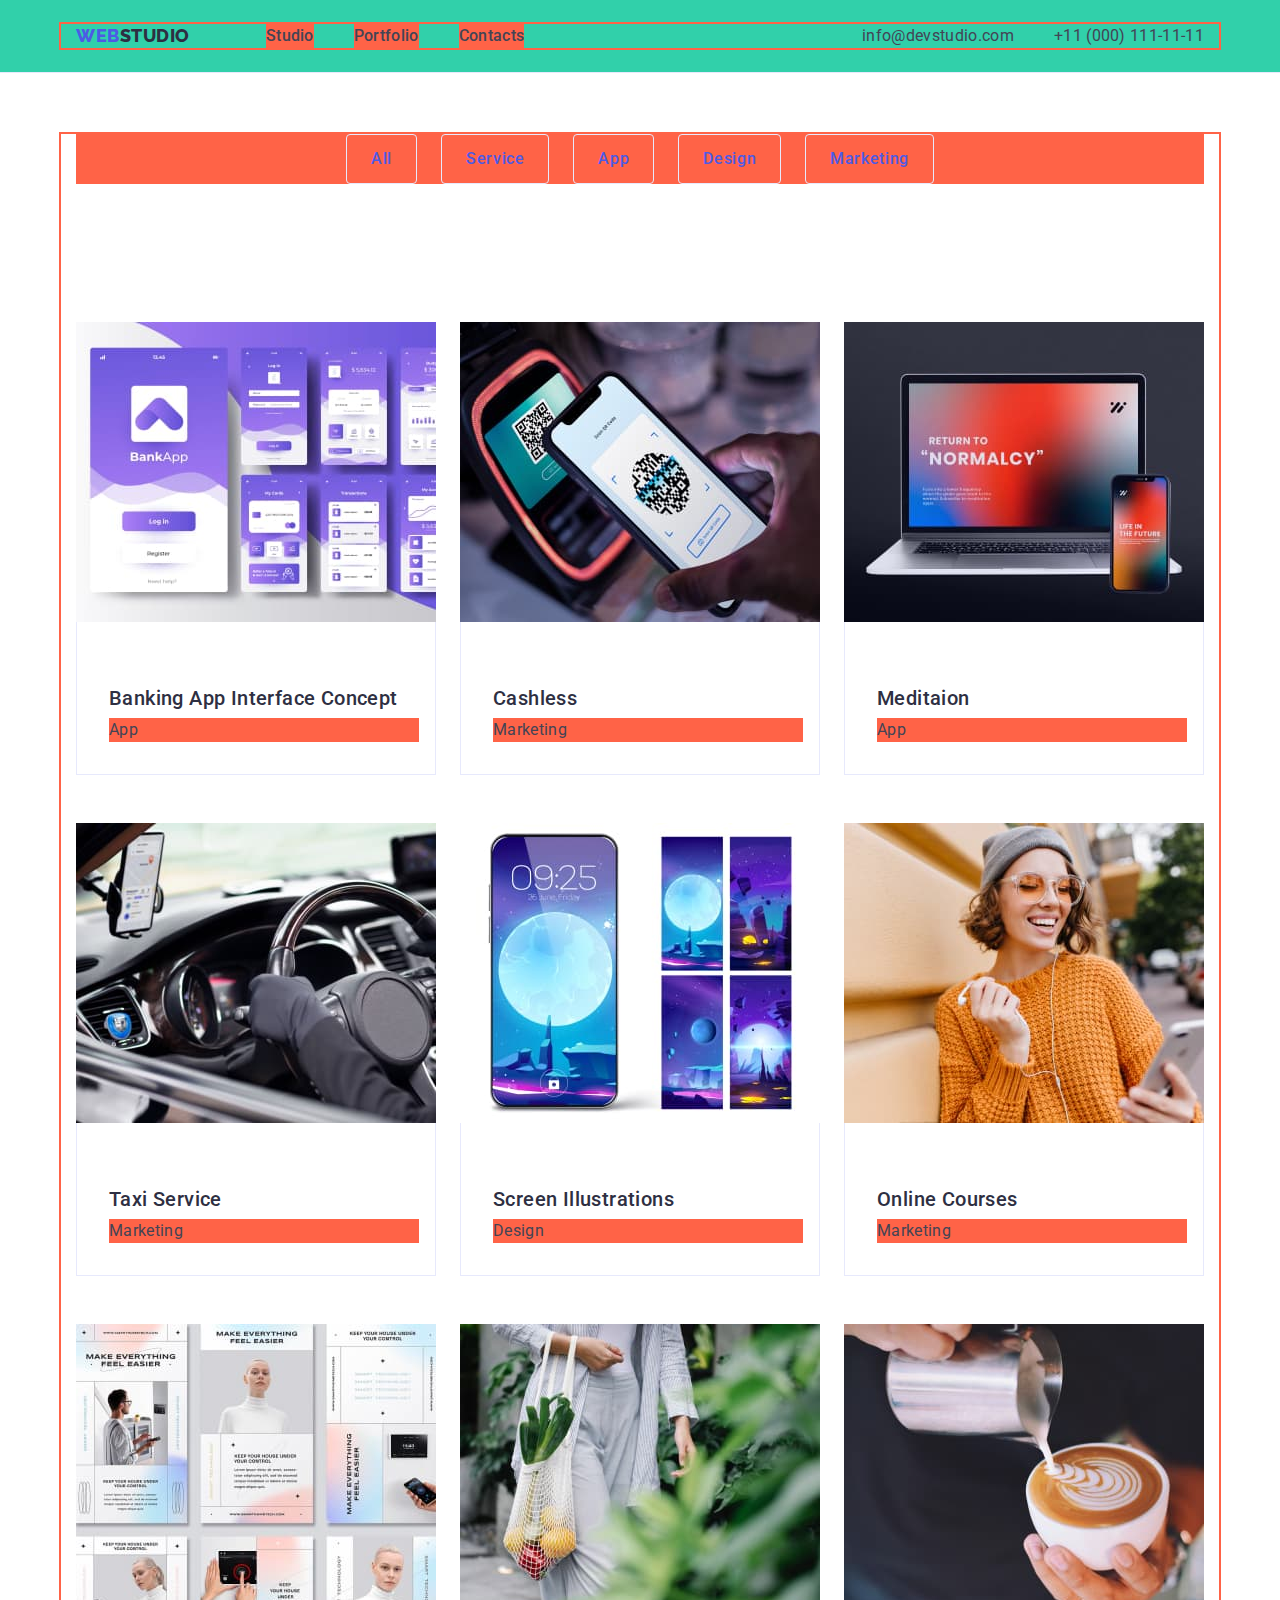
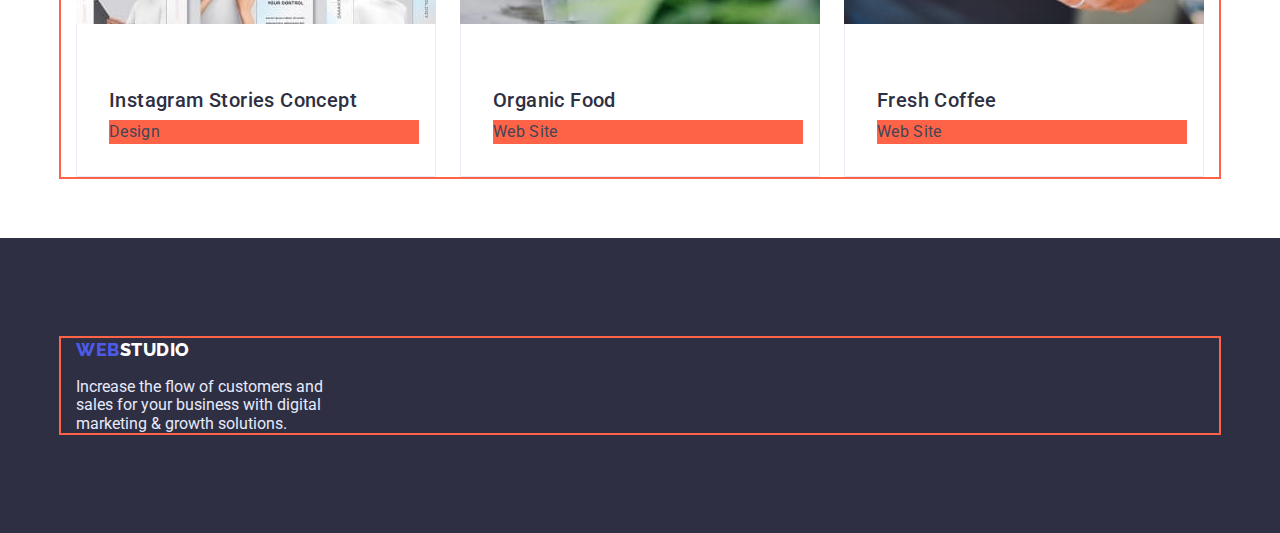
==== commit 1a27e2b2: "footer" ====
--- a/portfolio.html
+++ b/portfolio.html
@@ -22,11 +22,11 @@
   <body>
     <!--Header -->
     <header class="header">
-      <div class="container">
-        <a class="header-logo" href="./index.html">
-          <span class="header-logo-web">Web</span> Studio
-        </a>
+      <div class="container header-container">
         <nav class="header-nav">
+          <a class="header-logo" href="./index.html">
+            <span class="header-logo-web">Web</span> Studio
+          </a>
           <ul class="header-list list">
             <li class="header-item">
               <a href="./index.html" class="header-link link">Studio</a>
@@ -40,6 +40,7 @@
           </ul>
         </nav>
         <address class="address">
+          
           <ul class="address-list list">
             <li class="address-item">
               <a href="mailto:info@devstudio.com" class="address-mail link"
@@ -55,6 +56,7 @@
         </address>
       </div>
     </header>
+
     <main>
       <!-- Filters -->
       <section class="filters">
@@ -78,145 +80,110 @@
           </ul>
           <!-- Project Card -->
           <h1 class="visually-hidden">Project</h1>
-          <ul class="project-list">
-            <li class="project-item">
-              <a class="project-link" href="#"
-                ><img
-                  src="./images/banking.jpg"
-                  alt="banking"
-                  width="360"
-                  height="300"
-                />
-                <div class="project-card-content">
-                  <h2 class="project-title">Banking App Interface Concept</h2>
-                  <p class="project-text">App</p>
-                </div>
-              </a>
-            </li>
-            <li class="project-item">
-              <a class="project-link" href="#">
-                <img
-                  src="./images/cashless.jpg"
-                  alt="cashless"
-                  width="360"
-                  height="300"
-                />
-                <div class="project-card-content">
-                  <h2 class="project-title">Cashless</h2>
-                  <p class="project-text">Marketing</p>
-                </div>
-              </a>
-            </li>
-            <li class="project-item">
-              <a class="project-link" href="#"
-                ><img
-                  src="./images/meditaion.jpg"
-                  alt="mediation"
-                  width="360"
-                  height="300"
-                />
-                <div class="project-card-content">
-                  <h2 class="project-title">Meditaion</h2>
-                  <p class="project-text">App</p>
-                </div>
-              </a>
-            </li>
-            <li class="project-item">
-              <a href=""
-                ><img
-                  src="./images/taxi.jpg"
-                  alt="taxi Service"
-                  width="360"
-                  height="300"
-                />
-                <div class="project-card-content">
-                  <h2 class="project-title">Taxi Service</h2>
-                  <p class="project-text">Marketing</p>
-                </div>
-              </a>
-            </li>
-            <li class="project-item">
-              <a href="#"
-                ><img
-                  src="./images/screen.jpg"
-                  alt="screen illustrations"
-                  width="360"
-                  height="300"
-                />
-                <div class="project-card-content">
-                  <h2 class="project-title">Screen Illustrations</h2>
-                  <p class="project-text">Design</p>
-                </div></a
-              >
-            </li>
-            <li class="project-item">
-              <a href="">
-                <img
-                  src="./images/course.jpg"
-                  alt="online courses"
-                  width="360"
-                  height="300"
-                />
-                <div class="project-card-content">
-                  <h2 class="project-title">Online Courses</h2>
-                  <p class="project-text">Marketing</p>
-                </div></a
-              >
-            </li>
-            <li class="project-item">
-              <a href="">
-                <img
-                  src="./images/instagram.jpg"
-                  alt="instagram"
-                  width="360"
-                  height="300"
-                />
-                <div class="project-card-content">
-                  <h2 class="project-title">Instagram Stories Concept</h2>
-                  <p class="project-text">Design</p>
-                </div></a
-              >
-            </li>
-            <li class="project-item">
-              <a href=""
-                ><img
-                  src="./images/food.jpg"
-                  alt="organic food"
-                  width="360"
-                  height="300"
-                />
-                <div class="project-card-content">
-                  <h2 class="project-title">Organic Food</h2>
-                  <p class="project-text">Web Site</p>
-                </div>
-              </a>
-            </li>
-            <li class="project-item">
-              <a href="">
-                <img
-                  src="./images/coffe.jpg"
-                  alt="fresh coffe"
-                  width="360"
-                  height="300"
-                />
-                <div class="project-card-content">
-                  <h2 class="project-title">Fresh Coffee</h2>
-                  <p class="project-text">Web Site</p>
-                </div>
-              </a>
-            </li>
-          </ul>
-        </div>
+        <ul class="project-list">
+          <li class="project-item"> <a class="project-link" href="#"><img
+            src="./images/banking.jpg"
+            alt="banking"
+            width="360"
+            height="300">
+          </a> <div class="project-card-content"><h2 class="project-title">Banking App Interface Concept</h2>
+            <p class="project-text">App</p></div>
+            
+          </li>
+          <li class="project-item"> <a class="project-link" href="#">
+            <img
+              src="./images/cashless.jpg"
+              alt="cashless"
+              width="360"
+              height="300">
+            </a><div class="project-card-content"><h2 class="project-title">Cashless</h2>
+              <p class="project-text">Marketing</p></div>
+            
+          </li>
+          <li class="project-item"> <a class="project-link" href="#"><img
+            src="./images/meditaion.jpg"
+            alt="mediation"
+            width="360"
+            height="300"></a>
+            <div class="project-card-content"><h2 class="project-title">Meditaion</h2>
+              <p class="project-text">App</p></div>
+            
+          </li>
+          <li class="project-item"> <a href=""><img
+            src="./images/taxi.jpg"
+            alt="taxi Service"
+            width="360"
+            height="300"
+          /></a>
+          <div class="project-card-content"><h2 class="project-title">Taxi Service</h2>
+            <p class="project-text">Marketing</p></div>
+            
+          </li>
+          <li class="project-item"> <a href="#"><img
+            src="./images/screen.jpg"
+            alt="screen illustrations"
+            width="360"
+            height="300"
+          /></a>
+          <div class="project-card-content"><h2 class="project-title">Screen Illustrations</h2>
+            <p class="project-text">Design</p></div>
+            
+          
+          </li>
+          <li class="project-item"> <a href=""><img
+            src="./images/course.jpg"
+            alt="online courses"
+            width="360"
+            height="300"
+          /></a>
+          <div class="project-card-content"><h2 class="project-title">Online Courses</h2>
+            <p class="project-text">Marketing</p></div>
+            
+          
+          </li>
+          <li class="project-item"> <a href=""><img
+            src="./images/instagram.jpg"
+            alt="instagram"
+            width="360"
+            height="300"
+          /></a>
+          <div class="project-card-content"><h2 class="project-title">Instagram Stories Concept</h2>
+            <p class="project-text">Design</p></div>
+            
+          </li>
+          <li class="project-item"> <a href=""><img
+            src="./images/food.jpg"
+            alt="organic food"
+            width="360"
+            height="300"
+          /></a>
+          <div class="project-card-content"><h2 class="project-title">Organic Food</h2>
+            <p class="project-text">Web Site</p></div>
+            
+          </li>
+          <li class="project-item"> <a href=""><img
+            src="./images/coffe.jpg"
+            alt="fresh coffe"
+            width="360"
+            height="300"
+          /></a>
+          <div class="project-card-content"><h2 class="project-title">Fresh Coffee</h2>
+            <p class="project-text">Web Site</p></div>
+            
+          </li>
+        </ul>
       </section>
     </main>
     <footer class="footer">
-      <a class="footer-logo" href="./index.html">
-        <span class="footer-logo-web">Web</span> Studio
-      </a>
-      <p class="footer-text">
-        Increase the flow of customers and sales for your business with digital
-        marketing & growth solutions.
-      </p>
+      <div class="container">
+        <a class="footer-logo" href="./index.html">
+          <span class="footer-logo-web">Web</span> Studio
+        </a>
+        <p class="footer-text">
+          Increase the flow of customers and sales for your business with
+          digital marketing & growth solutions.
+        </p>
+      </div>
     </footer>
   </body>
 </html>
--- a/css/styles.css
+++ b/css/styles.css
@@ -21,6 +21,12 @@
 p {
   margin: 0;
 }
+
+img {
+  display: block;
+  max-width: 100%;
+  height: auto;
+}
 ul {
   margin: 0;
   padding: 0;
@@ -43,6 +49,7 @@
 /* -----Header----- */
 
 .header {
+  
   letter-spacing: 0.03em;
   font-weight: 500;
   font-size: 16px;
@@ -53,12 +60,26 @@
 
   background-color: #31d0aa;
 }
+
+.header-item{
+  
+  background-color: tomato;
+  
+}
+
+
+
 .header-logo {
+  display: flex;
+  margin-right: 76px;
+
+
+  flex-direction: row;
+align-items: center;
   font-family: "Raleway";
   font-weight: 800;
   font-size: 18px;
   line-height: 1.33;
-  display: flex;
   letter-spacing: 0.03em;
   text-transform: uppercase;
   list-style: none;
@@ -71,13 +92,21 @@
   font-weight: 800;
   font-size: 18px;
   line-height: 1.33;
-  display: flex;
   letter-spacing: 0.03em;
   text-transform: uppercase;
   color: var(--primary-brand);
 }
 
+
+.header-container{
+  display: flex;
+  align-items: center;
+}
+
 .header-nav {
+display: flex;
+align-items: center;
+  
   font-weight: 500;
   font-size: 16px;
   line-height: 1.5;
@@ -95,7 +124,14 @@
   color: var(--primary-brand);
 }
 
+.header-list{
+  display: flex;
+  gap: 40px;
+  align-items: center;
+}
+
 .address {
+  margin-left: auto;
   font-style: normal;
   font-weight: 400;
   font-size: 16px;
@@ -108,22 +144,38 @@
 .address-item :focus {
   color: var(--primary-brand);
 }
+.address-list{
+  display: flex;
+  gap: 40px;
+  align-items: center;
+  
+  
+}
+
 
 /* Hero */
 
 .hero-title {
   background-color: var(--dark);
   text-align: center;
+  margin-left: auto;
+  margin-right: auto;
+  padding-top: 188px;
+  padding-bottom: 188px;
 }
 .hero-item {
-  margin-top: 0;
+  max-width: 496px;
+  text-align: center;
+  margin: 0 auto;
+  
   margin-bottom: 48px;
+  
   color: var(--white-texcolor);
   font-weight: 700;
   font-size: 56px;
   line-height: 1.1;
   letter-spacing: 0.02em;
-  margin-bottom: 48px;
+  
 }
 
 .button {
@@ -171,6 +223,7 @@
   line-height: 1.2;
   letter-spacing: 0.02em;
   font-weight: 500;
+
 }
 
 .desc {
@@ -178,12 +231,20 @@
   line-height: 1.5;
   letter-spacing: 0.02em;
   color: var(--text);
+  
+}
+.principle-list{
+  display: flex;
+  align-items: start;
+  gap: 30px;
+  
 }
 
 /* Section work */
 
 .work-caption,
 .team-caption {
+  text-align: center;
   margin-bottom: 72px;
   font-weight: 700;
   font-size: 36px;
@@ -192,40 +253,50 @@
 }
 
 .work {
-  padding-bottom: 120px 0;
-}
-img {
-  display: block;
+  padding: 120px 0;
+}
+.work-list{
+  display: flex;
+  flex-wrap: wrap;
+  gap: 24px;
+}
+.work-item{
+  flex-basis: calc((100%-48px)/3);
 }
 
 /* Section Our team */
 
 .team {
-  padding-bottom: 120px 0;
+  padding-bottom: 120px ;
   background-color: var(--light);
 }
+.team-caption{
+  padding-top: 120px;
+}
+
 
 .picture {
   margin: 0;
   margin-bottom: 32px;
 }
 .name {
-  margin: 0;
+  margin: 32px 0 8px 0;
   margin-bottom: 8px;
   font-weight: 500;
   font-size: 20px;
   line-height: 1.2;
   letter-spacing: 0.02em;
+  text-align: center;
+  
 }
 
 .position {
-  margin: 0;
-  /* padding-bottom: 120px; */
-
+  margin-bottom: 32px;
   font-size: 16px;
   line-height: 1.5;
   letter-spacing: 0.02em;
   color: var(--text);
+  text-align: center;
 }
 
 .list {
@@ -233,23 +304,41 @@
   margin: 0;
   padding: 0;
 }
+.team-item{
+  width: 264px;
+  height: 380px;
+  background-color: var(--white-texcolor);
+  box-shadow: 0px 1px 6px rgba(46, 47, 66, 0.08), 0px 1px 1px rgba(46, 47, 66, 0.16), 0px 2px 1px rgba(46, 47, 66, 0.08);
+border-radius: 0px 0px 4px 4px;
+}
+
+.team-list{
+display: flex;
+justify-content: center;
+align-items: center;
+gap: 24px;
+} 
+
 /* Footer */
 
 .footer {
+  
   margin: 0;
   padding: 100px 0;
-
   background-color: var(--dark);
+  
 }
 
 .footer-logo {
+  display: flex;
+  justify-content: flex-start;
+
   padding-bottom: 16px;
   font-family: "Raleway";
   font-weight: 800;
   font-size: 18px;
   line-height: 1.33;
   list-style: none;
-  display: flex;
   letter-spacing: 0.03em;
   text-transform: uppercase;
   color: var(--white-texcolor);
@@ -258,6 +347,7 @@
 }
 
 .footer-logo-web {
+
   font-family: "Raleway";
   font-weight: 800;
   font-size: 18px;
@@ -270,18 +360,16 @@
 
 .footer-text {
   margin: 0;
+  text-align: left;
   color: var(--accent);
-  background-color: var(--dark);
+  width: 264px;
+
 }
 
 /*--------------------------------------- Portfolio----------------------- */
 
 /* Button */
 
-.filters {
-  padding: 61px 0;
-  /* background-color: var(--success); */
-}
 
 .portfolio-btn {
   font-family: "Roboto";
@@ -299,6 +387,18 @@
   padding: 12px 24px;
   display: inline;
   min-width: 69px;
+  background-color: tomato;
+
+}
+
+.filters{
+  padding: 61px 0;
+}
+.filters-list{
+  display: flex;
+  justify-content: center;
+  gap: 24px;
+  margin-bottom: 138px;
 }
 
 .portfolio-btn:hover,
@@ -308,12 +408,13 @@
   border-color: transparent;
 }
 .filters-list {
-  margin: 0;
-  margin-bottom: 138px;
+
+  background-color: tomato;
 }
 .button-item {
   list-style: none;
 }
+/* -----Project card */
 
 .visually-hidden {
   position: absolute;
@@ -327,13 +428,22 @@
   clip: rect(0 0 0 0);
   overflow: hidden;
 }
+.project-list{
+  display: flex;
+  flex-wrap: wrap;
+  gap: 24px;
+  row-gap: 48px;
+  column-gap: 24px;
+  flex-basis: calc((100% - 48px) / 3);
+}
 
 .project-title {
   font-weight: 500;
   font-size: 20px;
   line-height: 1.2;
   letter-spacing: 0.02em;
-  padding: 0 0 8px 16px;
+  text-decoration: none;
+  margin: 32px 0 8px 16px;
 }
 
 .project-text {
@@ -341,17 +451,13 @@
   line-height: 1.5;
   letter-spacing: 0.02em;
   color: var(--text);
-  margin: 0;
-  padding-left: 16px;
+  margin-left: 16px;
+  background-color: tomato;
 }
 .project-item {
-  list-style: none;
-}
-
-.project-list {
-  margin-bottom: 120px;
-  padding: 0;
-}
+  list-style: none; 
+  /* flex-basis: calc((100%-2*24px)/3); */
+} 
 
 .project-card-content {
   width: 360px;
@@ -360,6 +466,4 @@
   border-right: 1px solid var(--accent);
   border-bottom: 1px solid var(--accent);
 }
-/* .project-card-content {
-  margin: 32px 0;
-} */
+
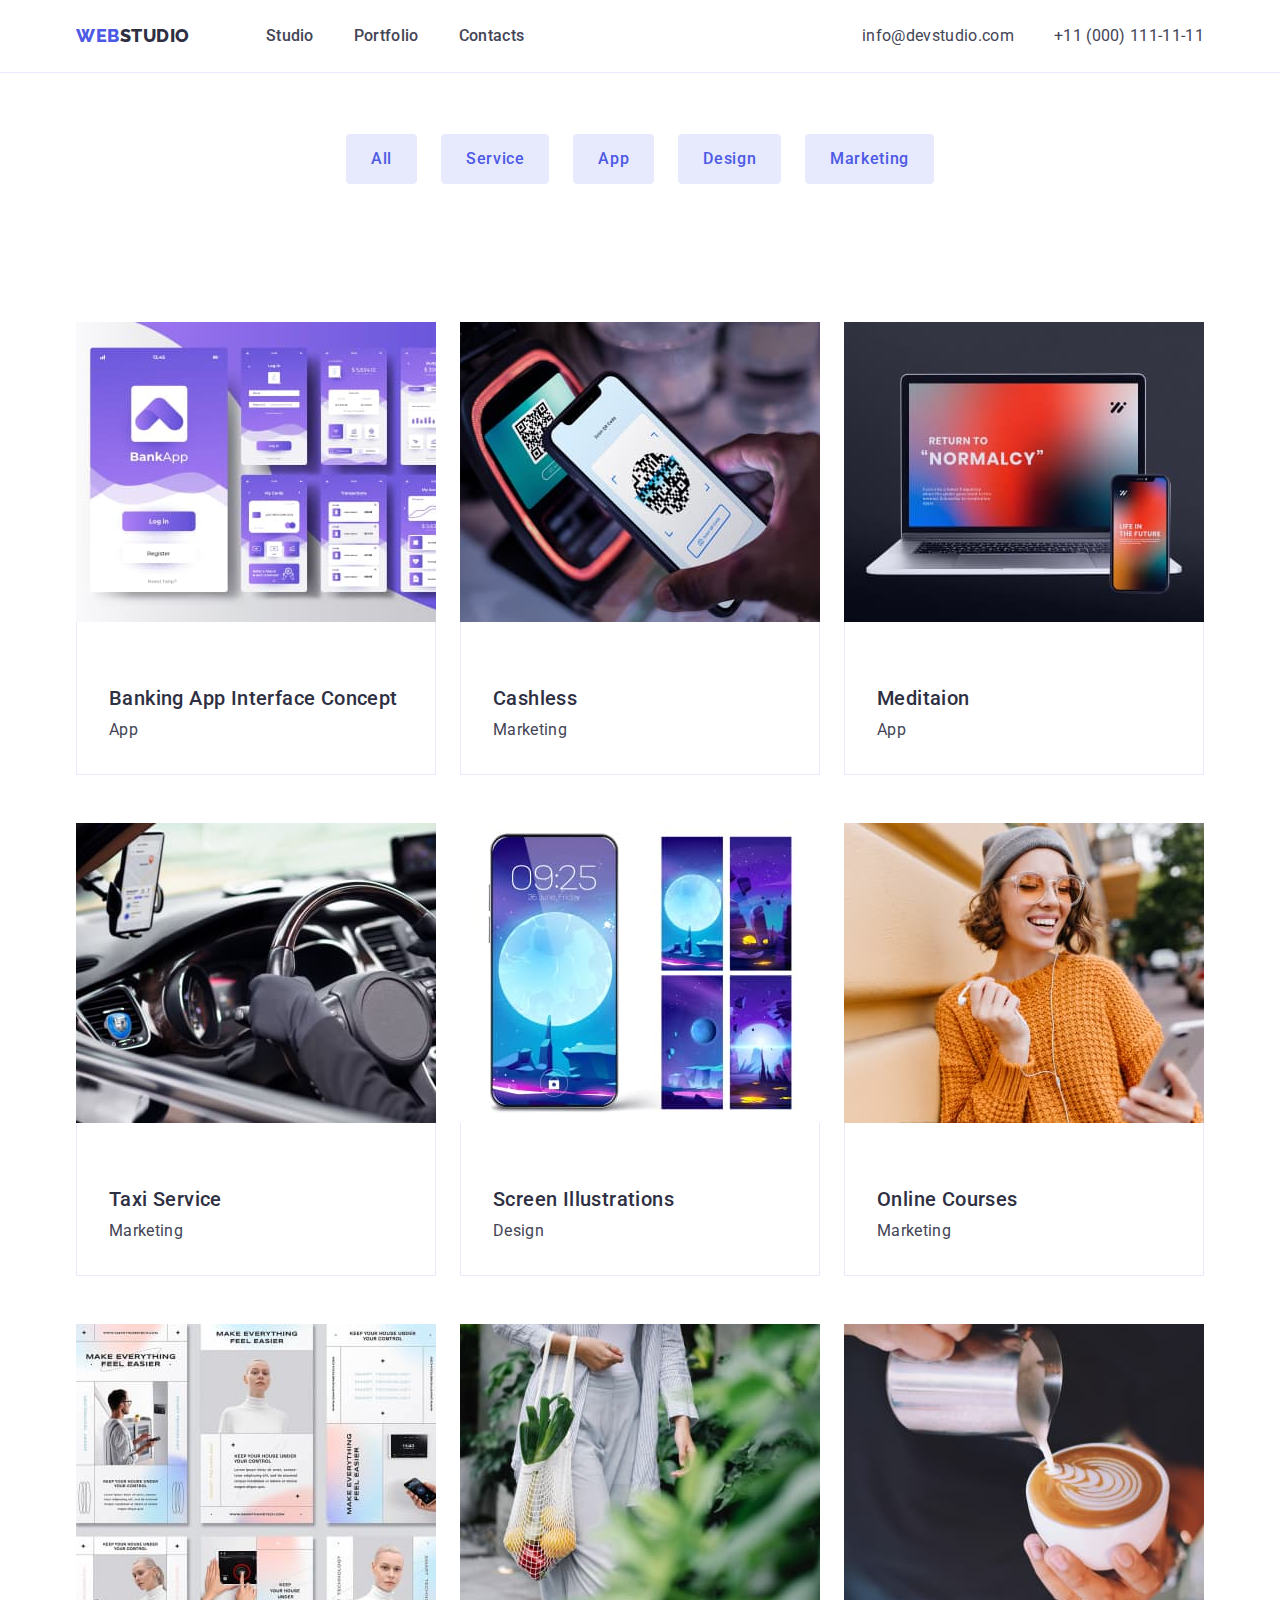
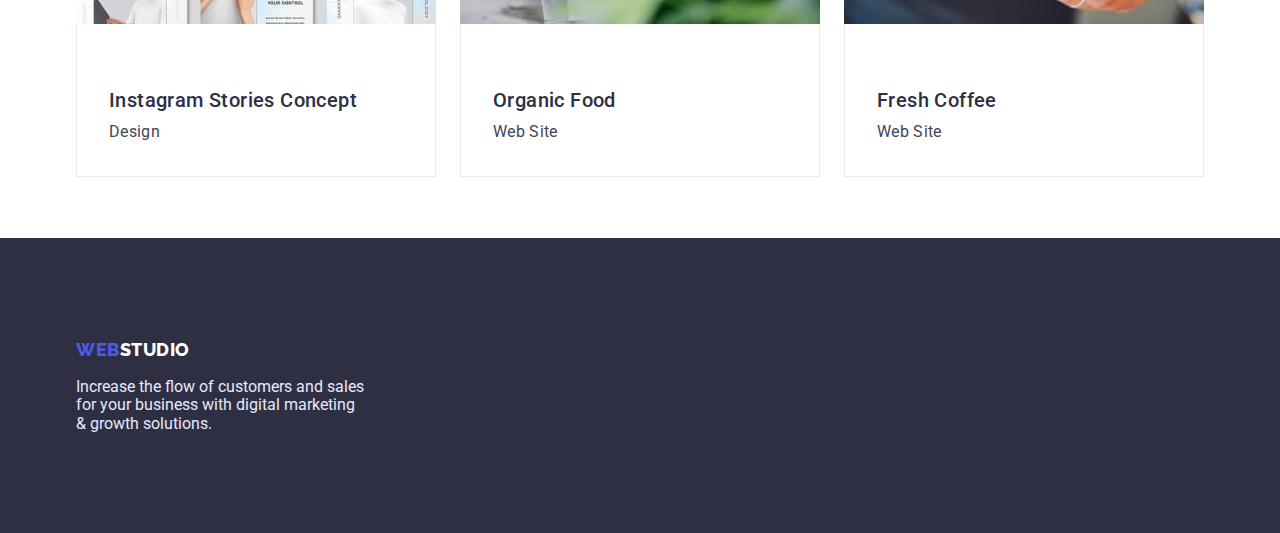
==== commit 2c88c6e4: "end" ====
--- a/portfolio.html
+++ b/portfolio.html
@@ -172,6 +172,7 @@
             
           </li>
         </ul>
+        </div>
       </section>
     </main>
     <footer class="footer">
--- a/css/styles.css
+++ b/css/styles.css
@@ -37,7 +37,7 @@
   padding-left: 15px;
   padding-right: 15px;
 
-  outline: 2px solid tomato;
+  /* outline: 2px solid tomato; */
 }
 
 body {
@@ -58,13 +58,13 @@
   padding: 24px 0;
   border-bottom: 1px solid #e7e9fc;
 
-  background-color: #31d0aa;
+  /* background-color: #31d0aa; */
 }
 
 .header-item{
   
-  background-color: tomato;
-  
+  /* background-color: tomato;
+   */
 }
 
 
@@ -259,9 +259,10 @@
   display: flex;
   flex-wrap: wrap;
   gap: 24px;
+  flex-basis: calc((100% - 48px) / 3);
 }
 .work-item{
-  flex-basis: calc((100%-48px)/3);
+  flex-basis: calc((100% - 48px) / 3);
 }
 
 /* Section Our team */
@@ -317,6 +318,7 @@
 justify-content: center;
 align-items: center;
 gap: 24px;
+flex-basis: calc((100% - 72px) / 4);
 } 
 
 /* Footer */
@@ -362,7 +364,7 @@
   margin: 0;
   text-align: left;
   color: var(--accent);
-  width: 264px;
+  width: 290px;
 
 }
 
@@ -387,7 +389,7 @@
   padding: 12px 24px;
   display: inline;
   min-width: 69px;
-  background-color: tomato;
+  /* background-color: tomato; */
 
 }
 
@@ -409,7 +411,7 @@
 }
 .filters-list {
 
-  background-color: tomato;
+  /* background-color: tomato; */
 }
 .button-item {
   list-style: none;
@@ -452,11 +454,11 @@
   letter-spacing: 0.02em;
   color: var(--text);
   margin-left: 16px;
-  background-color: tomato;
+  /* background-color: tomato; */
 }
 .project-item {
   list-style: none; 
-  /* flex-basis: calc((100%-2*24px)/3); */
+ 
 } 
 
 .project-card-content {
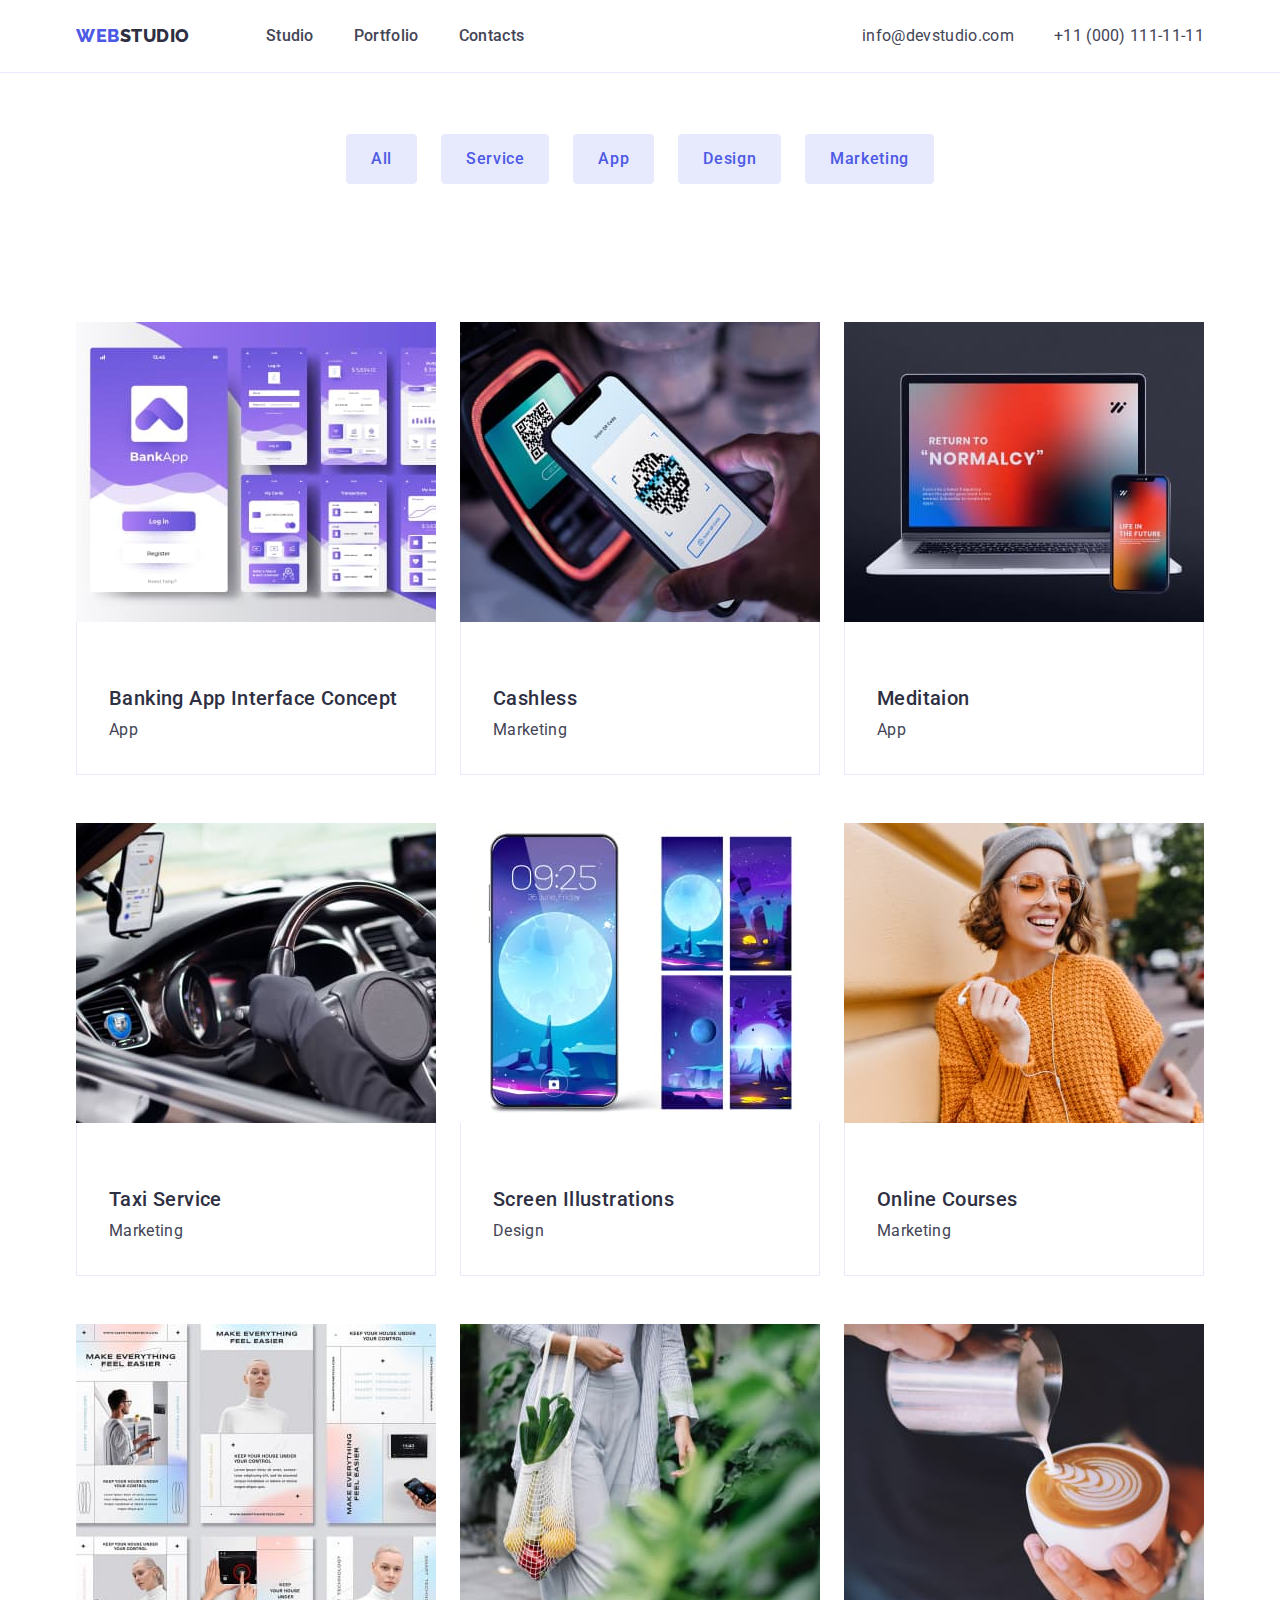
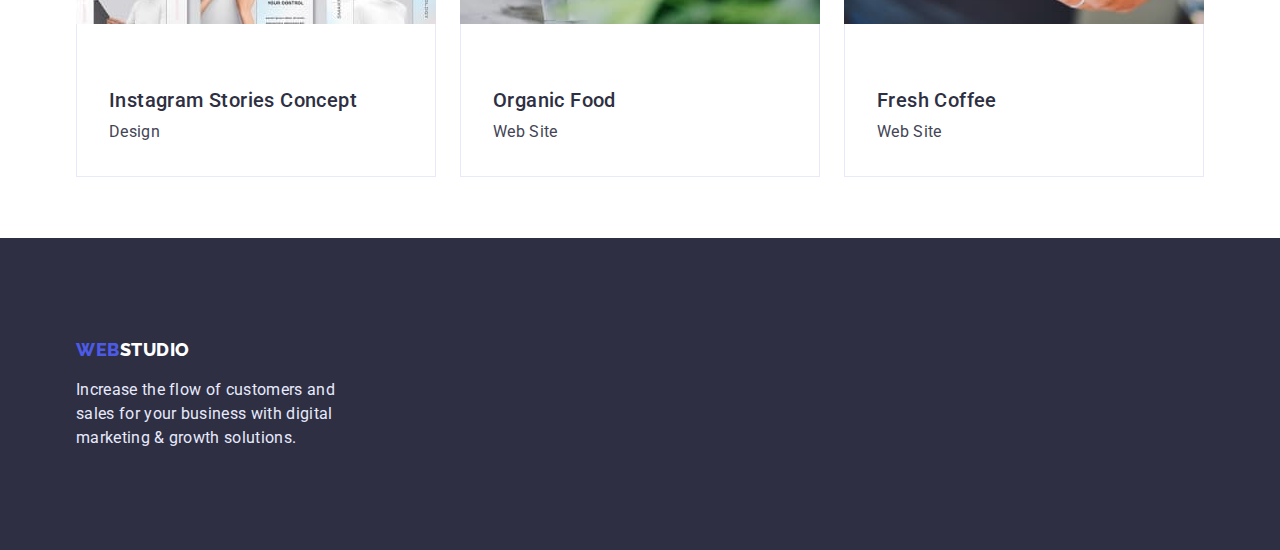
==== commit 270331c6: "changes" ====
--- a/portfolio.html
+++ b/portfolio.html
@@ -4,7 +4,7 @@
     <meta charset="UTF-8" />
     <meta http-equiv="X-UA-Compatible" content="IE=edge" />
     <meta name="viewport" content="width=device-width, initial-scale=1.0" />
-    <title>Portfolio</title>
+    
     <link rel="preconnect" href="https://fonts.googleapis.com" />
     <link rel="preconnect" href="https://fonts.gstatic.com" crossorigin />
     <link
@@ -18,6 +18,7 @@
     />
 
     <link rel="stylesheet" href="./css/styles.css" />
+<title>Portfolio</title>
   </head>
   <body>
     <!--Header -->
@@ -29,13 +30,13 @@
           </a>
           <ul class="header-list list">
             <li class="header-item">
-              <a href="./index.html" class="header-link link">Studio</a>
+              <a href="./index.html" class="link">Studio</a>
             </li>
             <li class="header-item">
-              <a href="./portfolio.html" class="header-link link">Portfolio</a>
+              <a href="./portfolio.html" class="link">Portfolio</a>
             </li>
             <li class="header-item">
-              <a href="#" class="header-link link">Contacts</a>
+              <a href="#" class="link">Contacts</a>
             </li>
           </ul>
         </nav>
--- a/css/styles.css
+++ b/css/styles.css
@@ -12,6 +12,14 @@
   --timing-funcion: cubic-bezier(0.4, 0, 0.2, 1);
 }
 
+body {
+  font-family: Roboto, sans-serif;
+  color: var(--dark);
+  background-color: #ffffff;
+  font-size: 16px;
+  letter-spacing: 0.02em;
+}
+
 h1,
 h2,
 h3,
@@ -27,182 +35,40 @@
   max-width: 100%;
   height: auto;
 }
+
+address {
+  font-style: normal;
+}
+
+button {
+  display: block;
+  cursor: pointer;
+  border: none;
+  border-radius: 4px;
+}
+
 ul {
+  list-style: none;
   margin: 0;
   padding: 0;
-}
+ 
+}
+
+a {
+  text-decoration: none;
+}
+
 .container {
+  width: 1158px;
+  padding: 0 15px;
   margin: 0 auto;
-  width: 1158px;
-  padding-left: 15px;
-  padding-right: 15px;
-
-  /* outline: 2px solid tomato; */
-}
-
-body {
-  font-family: Roboto, sans-serif;
-  color: var(--dark);
-  background-color: var(--white-texcolor);
-}
-
-/* -----Header----- */
-
-.header {
-  
-  letter-spacing: 0.03em;
-  font-weight: 500;
-  font-size: 16px;
-  line-height: 1.5;
-  letter-spacing: 0.02em;
-  padding: 24px 0;
-  border-bottom: 1px solid #e7e9fc;
-
-  /* background-color: #31d0aa; */
-}
-
-.header-item{
-  
-  /* background-color: tomato;
-   */
-}
-
-
-
-.header-logo {
-  display: flex;
-  margin-right: 76px;
-
-
-  flex-direction: row;
-align-items: center;
-  font-family: "Raleway";
-  font-weight: 800;
-  font-size: 18px;
-  line-height: 1.33;
-  letter-spacing: 0.03em;
-  text-transform: uppercase;
-  list-style: none;
-  text-decoration: none;
-  color: var(--dark);
-}
-
-.header-logo-web {
-  font-family: "Raleway";
-  font-weight: 800;
-  font-size: 18px;
-  line-height: 1.33;
-  letter-spacing: 0.03em;
-  text-transform: uppercase;
-  color: var(--primary-brand);
-}
-
-
-.header-container{
-  display: flex;
-  align-items: center;
-}
-
-.header-nav {
-display: flex;
-align-items: center;
-  
-  font-weight: 500;
-  font-size: 16px;
-  line-height: 1.5;
-  letter-spacing: 0.02em;
-  text-decoration: none;
-}
-
-.link {
-  text-decoration: none;
-  color: var(--text);
-}
-
-.header-item :hover,
-.header-item :focus {
-  color: var(--primary-brand);
-}
-
-.header-list{
-  display: flex;
-  gap: 40px;
-  align-items: center;
-}
-
-.address {
-  margin-left: auto;
-  font-style: normal;
-  font-weight: 400;
-  font-size: 16px;
-  line-height: 1.5;
-  letter-spacing: 0.02em;
-  color: var(--text);
-}
-
-.address-item :hover,
-.address-item :focus {
-  color: var(--primary-brand);
-}
-.address-list{
-  display: flex;
-  gap: 40px;
-  align-items: center;
-  
-  
-}
-
-
-/* Hero */
-
-.hero-title {
-  background-color: var(--dark);
-  text-align: center;
-  margin-left: auto;
-  margin-right: auto;
-  padding-top: 188px;
-  padding-bottom: 188px;
-}
-.hero-item {
-  max-width: 496px;
-  text-align: center;
-  margin: 0 auto;
-  
-  margin-bottom: 48px;
-  
-  color: var(--white-texcolor);
-  font-weight: 700;
-  font-size: 56px;
-  line-height: 1.1;
-  letter-spacing: 0.02em;
-  
-}
-
-.button {
-  font-family: inherit;
-  color: var(--accent);
-  background-color: var(--primary-brand);
-  font-weight: 500;
-  font-size: 16px;
-  line-height: 1.5;
-  letter-spacing: 0.04em;
-  cursor: pointer;
-  border-radius: 4px;
-  border: none;
-  padding: 16px 32px 16px 32px;
-  display: inline;
-  min-width: 169px 56 px;
-}
-.button:hover,
-.button:focus {
-  color: var(--accent);
-  background-color: var(--button-active);
-}
-
-/* Section Principle */
-.principle {
-  padding: 120px 0;
-}
+}
+
+.section {
+  padding-top: 120px;
+  padding-bottom: 120px;
+}
+
 
 .principle-visually-hidden {
   position: absolute;
@@ -217,6 +83,164 @@
   overflow: hidden;
 }
 
+
+/* -----Header----- */
+
+.header {
+  padding: 24px 0;
+  border-bottom: 1px solid #e7e9fc;
+
+  /* background-color: #31d0aa; */
+}
+  
+.header-item{
+  
+  /* background-color: tomato;
+   */
+}
+
+
+
+.header-logo {
+  display: flex;
+  margin-right: 76px;
+
+
+  flex-direction: row;
+align-items: center;
+  font-family: "Raleway";
+  font-weight: 800;
+  font-size: 18px;
+  line-height: 1.33;
+  letter-spacing: 0.03em;
+  text-transform: uppercase;
+  list-style: none;
+  text-decoration: none;
+  color: var(--dark);
+}
+
+.header-logo-web {
+  font-family: "Raleway";
+  font-weight: 800;
+  font-size: 18px;
+  line-height: 1.33;
+  letter-spacing: 0.03em;
+  text-transform: uppercase;
+  color: var(--primary-brand);
+}
+
+
+.header-container{
+  display: flex;
+  align-items: center;
+}
+
+.header-nav {
+display: flex;
+align-items: center;
+  font-weight: 500;
+  font-size: 16px;
+  line-height: 1.5;
+  letter-spacing: 0.02em;
+  text-decoration: none;
+}
+
+.link {
+  text-decoration: none;
+  color: var(--text);
+}
+
+.header-item :hover,
+.header-item :focus {
+  color: var(--primary-brand);
+}
+
+.header-list{
+  display: flex;
+  gap: 40px;
+  align-items: center;
+  
+}
+.header-item{
+  font-weight: 500;
+    font-size: 16px;
+    line-height: 1.5;
+    letter-spacing: 0.02em;
+}
+
+.address {
+  margin-left: auto;
+  font-style: normal;
+  font-weight: 400;
+}
+
+.address-item :hover,
+.address-item :focus {
+  color: var(--primary-brand);
+}
+.address-list{
+  display: flex;
+  gap: 40px;
+  align-items: center;
+  font-size: 16px;
+    line-height: 1.5;
+    letter-spacing: 0.02em;
+    color: var(--text);
+  
+}
+
+
+/* Hero */
+
+.hero-title {
+  background-color: var(--dark);
+  text-align: center;
+
+  padding-top: 188px;
+  padding-bottom: 188px;
+}
+.hero-item {
+  max-width: 496px;
+  text-align: center;
+  margin: 0 auto;
+  
+  margin-bottom: 48px;
+  
+  color: var(--white-texcolor);
+  font-weight: 700;
+  font-size: 56px;
+  line-height: 1.1;
+  letter-spacing: 0.02em;
+  
+}
+
+.button {
+  font-family: inherit;
+  color: var(--accent);
+  background-color: var(--primary-brand);
+  font-weight: 500;
+  font-size: 16px;
+  line-height: 1.5;
+  letter-spacing: 0.04em;
+  cursor: pointer;
+  border-radius: 4px;
+  border: none;
+  padding: 16px 32px 16px 32px;
+  display: inline;
+  min-width: 169px 56 px;
+}
+.button:hover,
+.button:focus {
+  color: var(--accent);
+  background-color: var(--button-active);
+}
+
+/* Section Principle */
+.principle {
+  padding: 120px 0;
+}
+
+
 .principle-title {
   margin-bottom: 8px;
   font-size: 20px;
@@ -235,9 +259,11 @@
 }
 .principle-list{
   display: flex;
-  align-items: start;
-  gap: 30px;
-  
+  gap: 24px;
+  
+}
+.principle-item{
+  width: 264px;
 }
 
 /* Section work */
@@ -253,7 +279,7 @@
 }
 
 .work {
-  padding: 120px 0;
+  padding-bottom: 120px;
 }
 .work-list{
   display: flex;
@@ -268,18 +294,14 @@
 /* Section Our team */
 
 .team {
-  padding-bottom: 120px ;
+  padding-top: 120px;
+  
   background-color: var(--light);
 }
 .team-caption{
   padding-top: 120px;
 }
 
-
-.picture {
-  margin: 0;
-  margin-bottom: 32px;
-}
 .name {
   margin: 32px 0 8px 0;
   margin-bottom: 8px;
@@ -292,7 +314,7 @@
 }
 
 .position {
-  margin-bottom: 32px;
+ 
   font-size: 16px;
   line-height: 1.5;
   letter-spacing: 0.02em;
@@ -300,14 +322,10 @@
   text-align: center;
 }
 
-.list {
-  list-style: none;
-  margin: 0;
-  padding: 0;
-}
+
 .team-item{
   width: 264px;
-  height: 380px;
+  padding: 32px 8px;
   background-color: var(--white-texcolor);
   box-shadow: 0px 1px 6px rgba(46, 47, 66, 0.08), 0px 1px 1px rgba(46, 47, 66, 0.16), 0px 2px 1px rgba(46, 47, 66, 0.08);
 border-radius: 0px 0px 4px 4px;
@@ -324,8 +342,6 @@
 /* Footer */
 
 .footer {
-  
-  margin: 0;
   padding: 100px 0;
   background-color: var(--dark);
   
@@ -333,9 +349,7 @@
 
 .footer-logo {
   display: flex;
-  justify-content: flex-start;
-
-  padding-bottom: 16px;
+  margin-bottom: 16px;
   font-family: "Raleway";
   font-weight: 800;
   font-size: 18px;
@@ -364,8 +378,10 @@
   margin: 0;
   text-align: left;
   color: var(--accent);
-  width: 290px;
-
+  width: 264px;
+  font-size: 16px;
+  line-height: 24px;
+  letter-spacing: 0.02em;
 }
 
 /*--------------------------------------- Portfolio----------------------- */
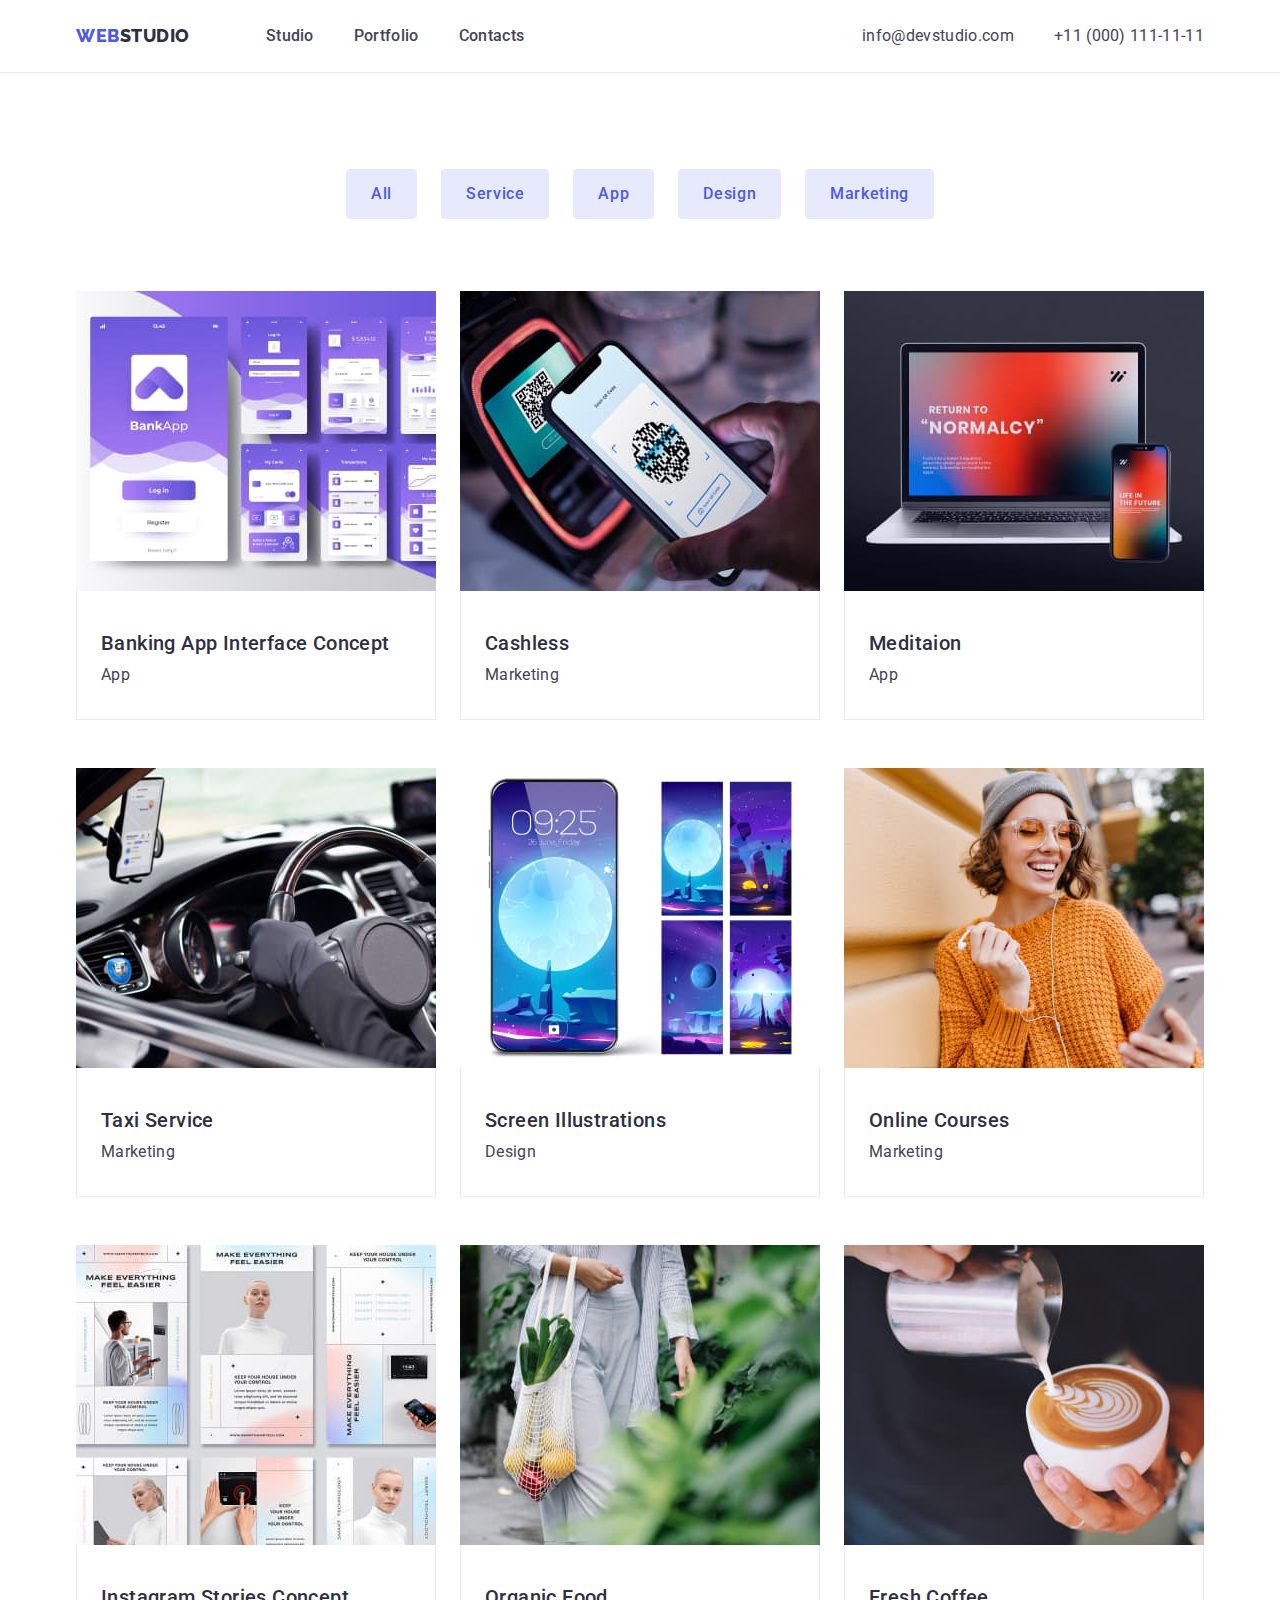
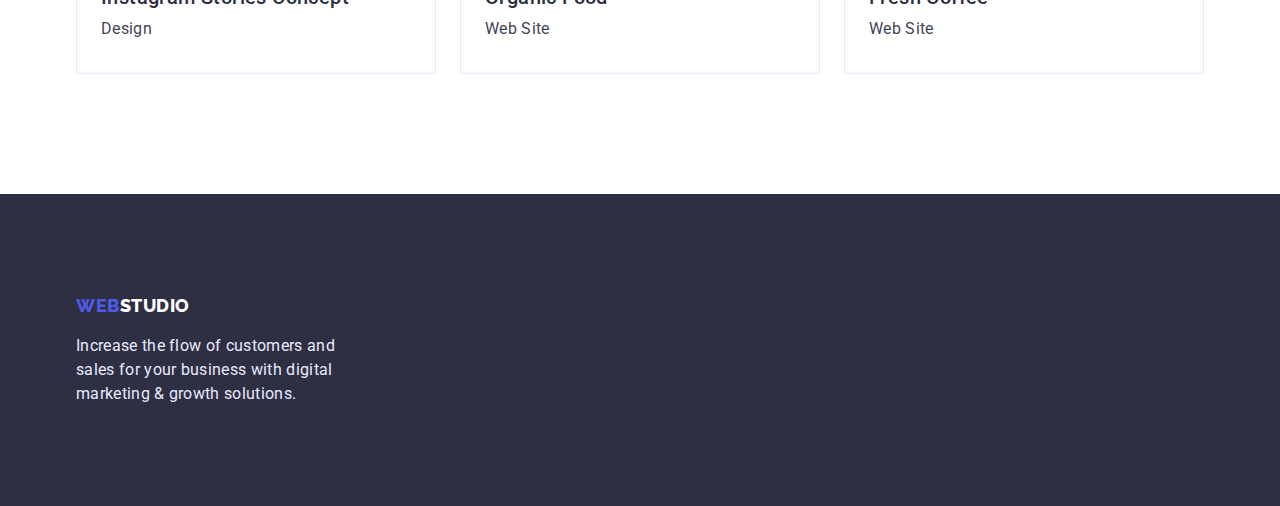
==== commit ea3b63ad: "secondary changes" ====
--- a/portfolio.html
+++ b/portfolio.html
@@ -30,28 +30,24 @@
           </a>
           <ul class="header-list list">
             <li class="header-item">
-              <a href="./index.html" class="link">Studio</a>
+              <a href="./index.html" class="header-link link">Studio</a>
             </li>
             <li class="header-item">
-              <a href="./portfolio.html" class="link">Portfolio</a>
+              <a href="./portfolio.html" class="header-link link">Portfolio</a>
             </li>
             <li class="header-item">
-              <a href="#" class="link">Contacts</a>
+              <a href="#" class="header-link link">Contacts</a>
             </li>
           </ul>
         </nav>
         <address class="address">
-          
+    
           <ul class="address-list list">
             <li class="address-item">
-              <a href="mailto:info@devstudio.com" class="address-mail link"
-                >info@devstudio.com</a
-              >
+              <a href="mailto:info@devstudio.com" class="address-link link">info@devstudio.com</a>
             </li>
             <li class="address-item">
-              <a href="tel:+110001111111" class="address-tel link"
-                >+11 (000) 111-11-11</a
-              >
+              <a href="tel:+110001111111" class="address-link link">+11 (000) 111-11-11</a>
             </li>
           </ul>
         </address>
--- a/css/styles.css
+++ b/css/styles.css
@@ -83,357 +83,6 @@
   overflow: hidden;
 }
 
-
-/* -----Header----- */
-
-.header {
-  padding: 24px 0;
-  border-bottom: 1px solid #e7e9fc;
-
-  /* background-color: #31d0aa; */
-}
-  
-.header-item{
-  
-  /* background-color: tomato;
-   */
-}
-
-
-
-.header-logo {
-  display: flex;
-  margin-right: 76px;
-
-
-  flex-direction: row;
-align-items: center;
-  font-family: "Raleway";
-  font-weight: 800;
-  font-size: 18px;
-  line-height: 1.33;
-  letter-spacing: 0.03em;
-  text-transform: uppercase;
-  list-style: none;
-  text-decoration: none;
-  color: var(--dark);
-}
-
-.header-logo-web {
-  font-family: "Raleway";
-  font-weight: 800;
-  font-size: 18px;
-  line-height: 1.33;
-  letter-spacing: 0.03em;
-  text-transform: uppercase;
-  color: var(--primary-brand);
-}
-
-
-.header-container{
-  display: flex;
-  align-items: center;
-}
-
-.header-nav {
-display: flex;
-align-items: center;
-  font-weight: 500;
-  font-size: 16px;
-  line-height: 1.5;
-  letter-spacing: 0.02em;
-  text-decoration: none;
-}
-
-.link {
-  text-decoration: none;
-  color: var(--text);
-}
-
-.header-item :hover,
-.header-item :focus {
-  color: var(--primary-brand);
-}
-
-.header-list{
-  display: flex;
-  gap: 40px;
-  align-items: center;
-  
-}
-.header-item{
-  font-weight: 500;
-    font-size: 16px;
-    line-height: 1.5;
-    letter-spacing: 0.02em;
-}
-
-.address {
-  margin-left: auto;
-  font-style: normal;
-  font-weight: 400;
-}
-
-.address-item :hover,
-.address-item :focus {
-  color: var(--primary-brand);
-}
-.address-list{
-  display: flex;
-  gap: 40px;
-  align-items: center;
-  font-size: 16px;
-    line-height: 1.5;
-    letter-spacing: 0.02em;
-    color: var(--text);
-  
-}
-
-
-/* Hero */
-
-.hero-title {
-  background-color: var(--dark);
-  text-align: center;
-
-  padding-top: 188px;
-  padding-bottom: 188px;
-}
-.hero-item {
-  max-width: 496px;
-  text-align: center;
-  margin: 0 auto;
-  
-  margin-bottom: 48px;
-  
-  color: var(--white-texcolor);
-  font-weight: 700;
-  font-size: 56px;
-  line-height: 1.1;
-  letter-spacing: 0.02em;
-  
-}
-
-.button {
-  font-family: inherit;
-  color: var(--accent);
-  background-color: var(--primary-brand);
-  font-weight: 500;
-  font-size: 16px;
-  line-height: 1.5;
-  letter-spacing: 0.04em;
-  cursor: pointer;
-  border-radius: 4px;
-  border: none;
-  padding: 16px 32px 16px 32px;
-  display: inline;
-  min-width: 169px 56 px;
-}
-.button:hover,
-.button:focus {
-  color: var(--accent);
-  background-color: var(--button-active);
-}
-
-/* Section Principle */
-.principle {
-  padding: 120px 0;
-}
-
-
-.principle-title {
-  margin-bottom: 8px;
-  font-size: 20px;
-  line-height: 1.2;
-  letter-spacing: 0.02em;
-  font-weight: 500;
-
-}
-
-.desc {
-  font-size: 16px;
-  line-height: 1.5;
-  letter-spacing: 0.02em;
-  color: var(--text);
-  
-}
-.principle-list{
-  display: flex;
-  gap: 24px;
-  
-}
-.principle-item{
-  width: 264px;
-}
-
-/* Section work */
-
-.work-caption,
-.team-caption {
-  text-align: center;
-  margin-bottom: 72px;
-  font-weight: 700;
-  font-size: 36px;
-  line-height: 1.11;
-  letter-spacing: 0.02em;
-}
-
-.work {
-  padding-bottom: 120px;
-}
-.work-list{
-  display: flex;
-  flex-wrap: wrap;
-  gap: 24px;
-  flex-basis: calc((100% - 48px) / 3);
-}
-.work-item{
-  flex-basis: calc((100% - 48px) / 3);
-}
-
-/* Section Our team */
-
-.team {
-  padding-top: 120px;
-  
-  background-color: var(--light);
-}
-.team-caption{
-  padding-top: 120px;
-}
-
-.name {
-  margin: 32px 0 8px 0;
-  margin-bottom: 8px;
-  font-weight: 500;
-  font-size: 20px;
-  line-height: 1.2;
-  letter-spacing: 0.02em;
-  text-align: center;
-  
-}
-
-.position {
- 
-  font-size: 16px;
-  line-height: 1.5;
-  letter-spacing: 0.02em;
-  color: var(--text);
-  text-align: center;
-}
-
-
-.team-item{
-  width: 264px;
-  padding: 32px 8px;
-  background-color: var(--white-texcolor);
-  box-shadow: 0px 1px 6px rgba(46, 47, 66, 0.08), 0px 1px 1px rgba(46, 47, 66, 0.16), 0px 2px 1px rgba(46, 47, 66, 0.08);
-border-radius: 0px 0px 4px 4px;
-}
-
-.team-list{
-display: flex;
-justify-content: center;
-align-items: center;
-gap: 24px;
-flex-basis: calc((100% - 72px) / 4);
-} 
-
-/* Footer */
-
-.footer {
-  padding: 100px 0;
-  background-color: var(--dark);
-  
-}
-
-.footer-logo {
-  display: flex;
-  margin-bottom: 16px;
-  font-family: "Raleway";
-  font-weight: 800;
-  font-size: 18px;
-  line-height: 1.33;
-  list-style: none;
-  letter-spacing: 0.03em;
-  text-transform: uppercase;
-  color: var(--white-texcolor);
-  list-style: none;
-  text-decoration: none;
-}
-
-.footer-logo-web {
-
-  font-family: "Raleway";
-  font-weight: 800;
-  font-size: 18px;
-  line-height: 1.33;
-  display: flex;
-  letter-spacing: 0.03em;
-  text-transform: uppercase;
-  color: var(--primary-brand);
-}
-
-.footer-text {
-  margin: 0;
-  text-align: left;
-  color: var(--accent);
-  width: 264px;
-  font-size: 16px;
-  line-height: 24px;
-  letter-spacing: 0.02em;
-}
-
-/*--------------------------------------- Portfolio----------------------- */
-
-/* Button */
-
-
-.portfolio-btn {
-  font-family: "Roboto";
-  font-style: normal;
-  font-weight: 500;
-  font-size: 16px;
-  line-height: 1.5;
-  letter-spacing: 0.04em;
-  text-align: center;
-  background-color: var(--accent);
-  color: var(--primary-brand);
-  border: 1px solid var(--accent);
-  border-radius: 4px;
-  cursor: pointer;
-  padding: 12px 24px;
-  display: inline;
-  min-width: 69px;
-  /* background-color: tomato; */
-
-}
-
-.filters{
-  padding: 61px 0;
-}
-.filters-list{
-  display: flex;
-  justify-content: center;
-  gap: 24px;
-  margin-bottom: 138px;
-}
-
-.portfolio-btn:hover,
-.portfolio-btn:focus {
-  background-color: var(--button-active);
-  color: var(--accent);
-  border-color: transparent;
-}
-.filters-list {
-
-  /* background-color: tomato; */
-}
-.button-item {
-  list-style: none;
-}
-/* -----Project card */
-
 .visually-hidden {
   position: absolute;
   width: 1px;
@@ -446,22 +95,369 @@
   clip: rect(0 0 0 0);
   overflow: hidden;
 }
-.project-list{
+/* -----Header----- */
+
+.header {
+  padding: 24px 0;
+  border-bottom: 1px solid #e7e9fc;
+
+  /* background-color: #31d0aa; */
+}
+  
+.header-item{
+  
+  /* background-color: tomato;
+   */
+}
+
+
+
+.header-logo {
+  display: flex;
+  margin-right: 76px;
+
+  flex-direction: row;
+align-items: center;
+  font-family: "Raleway";
+  font-weight: 800;
+  font-size: 18px;
+  line-height: 1.33;
+  letter-spacing: 0.03em;
+  text-transform: uppercase;
+  list-style: none;
+  text-decoration: none;
+  color: var(--dark);
+}
+
+.header-logo-web {
+  font-family: "Raleway";
+  font-weight: 800;
+  font-size: 18px;
+  line-height: 1.33;
+  letter-spacing: 0.03em;
+  text-transform: uppercase;
+  color: var(--primary-brand);
+}
+
+
+.header-container{
+  display: flex;
+  align-items: center;
+}
+
+.header-nav {
+display: flex;
+align-items: center;
+  font-weight: 500;
+  font-size: 16px;
+  line-height: 1.5;
+  letter-spacing: 0.02em;
+  text-decoration: none;
+}
+
+.link {
+  text-decoration: none;
+  color: var(--text);
+}
+
+.header-link:hover,
+.header-link:focus {
+  color: var(--primary-brand);
+}
+
+.header-list{
+  display: flex;
+  gap: 40px;
+  align-items: center;
+  
+}
+.header-link{
+  font-weight: 500;
+  font-size: 16px;
+  line-height: 1.5;
+  letter-spacing: 0.02em;
+}
+
+.address {
+  margin-left: auto;
+  font-style: normal;
+  font-weight: 400;
+}
+
+.address-link:hover,
+.address-link:focus {
+  color: var(--primary-brand);
+}
+.address-list{
+display: flex;
+gap: 40px;
+}
+.address-link{
+  
+  align-items: center;
+  font-size: 16px;
+  line-height: 1.5;
+  letter-spacing: 0.02em;
+  color: var(--text);
+  
+}
+
+
+/* Hero */
+
+.hero-title {
+  background-color: var(--dark);
+  text-align: center;
+
+  padding-top: 188px;
+  padding-bottom: 188px;
+}
+.hero-item {
+  max-width: 496px;
+  text-align: center;
+  margin: 0 auto;
+  
+  margin-bottom: 48px;
+  
+  color: var(--white-texcolor);
+  font-weight: 700;
+  font-size: 56px;
+  line-height: 1.1;
+  letter-spacing: 0.02em;
+  
+}
+
+.button {
+  font-family: inherit;
+  color: var(--accent);
+  background-color: var(--primary-brand);
+  font-weight: 500;
+  font-size: 16px;
+  line-height: 1.5;
+  letter-spacing: 0.04em;
+  cursor: pointer;
+  border-radius: 4px;
+  border: none;
+  padding: 16px 32px 16px 32px;
+  display: inline;
+  min-width: 169px 56 px;
+}
+.button:hover,
+.button:focus {
+  color: var(--accent);
+  background-color: var(--button-active);
+}
+
+/* Section Principle */
+.principle {
+  padding: 120px 0;
+}
+
+
+.principle-title {
+  margin-bottom: 8px;
+  font-size: 20px;
+  line-height: 1.2;
+  letter-spacing: 0.02em;
+  font-weight: 500;
+
+}
+
+.desc {
+  font-size: 16px;
+  line-height: 1.5;
+  letter-spacing: 0.02em;
+  color: var(--text);
+  
+}
+.principle-list{
+  display: flex;
+  gap: 24px;
+  
+}
+.principle-item{
+  width: 264px;
+}
+
+/* Section work */
+
+.work-caption,
+.team-caption {
+  text-align: center;
+  margin-bottom: 72px;
+  font-weight: 700;
+  font-size: 36px;
+  line-height: 1.11;
+  letter-spacing: 0.02em;
+}
+
+.work {
+  padding-bottom: 120px;
+}
+.work-list{
   display: flex;
   flex-wrap: wrap;
   gap: 24px;
-  row-gap: 48px;
-  column-gap: 24px;
+}
+.work-item{
   flex-basis: calc((100% - 48px) / 3);
 }
 
-.project-title {
+/* Section Our team */
+
+.team {
+  padding-bottom: 120px;
+  padding-top: 120px;
+  background-color: var(--light);
+}
+
+.name {
+
+  margin-bottom: 8px;
   font-weight: 500;
   font-size: 20px;
   line-height: 1.2;
   letter-spacing: 0.02em;
-  text-decoration: none;
-  margin: 32px 0 8px 16px;
+  text-align: center;
+  
+}
+
+.position {
+ 
+  font-size: 16px;
+  line-height: 1.5;
+  letter-spacing: 0.02em;
+  color: var(--text);
+  text-align: center;
+}
+
+
+.team-item{
+  width: 264px;
+  padding: 32px 0;
+  background-color: var(--white-texcolor);
+  box-shadow: 0px 1px 6px rgba(46, 47, 66, 0.08), 0px 1px 1px rgba(46, 47, 66, 0.16), 0px 2px 1px rgba(46, 47, 66, 0.08);
+border-radius: 0px 0px 4px 4px;
+flex-basis: calc((100% - 72px) / 4);
+}
+
+.team-list{
+display: flex;
+gap: 24px;
+
+} 
+
+/* Footer */
+
+.footer {
+  padding: 100px 0;
+  background-color: var(--dark);
+  
+}
+
+.footer-logo {
+  display: flex;
+  margin-bottom: 16px;
+  font-family: "Raleway";
+  font-weight: 800;
+  font-size: 18px;
+  line-height: 1.33;
+  list-style: none;
+  letter-spacing: 0.03em;
+  text-transform: uppercase;
+  color: var(--white-texcolor);
+  list-style: none;
+  text-decoration: none;
+}
+
+.footer-logo-web {
+
+  font-family: "Raleway";
+  font-weight: 800;
+  font-size: 18px;
+  line-height: 1.33;
+  display: flex;
+  letter-spacing: 0.03em;
+  text-transform: uppercase;
+  color: var(--primary-brand);
+}
+
+.footer-text {
+  margin: 0;
+  text-align: left;
+  color: var(--accent);
+  width: 264px;
+  font-size: 16px;
+  line-height: 24px;
+  letter-spacing: 0.02em;
+}
+
+/*--------------------------------------- Portfolio----------------------- */
+
+/* Button */
+
+
+.portfolio-btn {
+  font-family: "Roboto";
+  font-style: normal;
+  font-weight: 500;
+  font-size: 16px;
+  line-height: 1.5;
+  letter-spacing: 0.04em;
+  text-align: center;
+  background-color: var(--accent);
+  color: var(--primary-brand);
+  border: 1px solid var(--accent);
+  border-radius: 4px;
+  cursor: pointer;
+  padding: 12px 24px;
+
+  
+  /* background-color: tomato; */
+
+}
+
+.filters{
+  padding: 96px 0 120px;
+}
+.filters-list{
+  display: flex;
+  justify-content: center;
+  gap: 24px;
+  margin-bottom: 72px;
+}
+
+.portfolio-btn:hover,
+.portfolio-btn:focus {
+  background-color: var(--button-active);
+  color: var(--accent);
+  border-color: transparent;
+  box-shadow: 0px 3px 1px rgba(0, 0, 0, 0.1), 0px 2px 1px rgba(0, 0, 0, 0.08), 0px 2px 2px rgba(0, 0, 0, 0.12);
+}
+.filters-list {
+
+  /* background-color: tomato; */
+}
+.button-item {
+  list-style: none;
+}
+/* -----Project card */
+
+
+.project-list{
+  display: flex;
+  flex-wrap: wrap;
+  gap: 48px 24px;
+ 
+}
+
+.project-title {
+  font-weight: 500;
+  font-size: 20px;
+  line-height: 1.2;
+  letter-spacing: 0.02em;
+  text-decoration: none;
+  margin: 8px ;
 }
 
 .project-text {
@@ -469,8 +465,8 @@
   line-height: 1.5;
   letter-spacing: 0.02em;
   color: var(--text);
-  margin-left: 16px;
-  /* background-color: tomato; */
+  margin-left: 8px;
+   /* background-color: tomato; */
 }
 .project-item {
   list-style: none; 
@@ -478,7 +474,6 @@
 } 
 
 .project-card-content {
-  width: 360px;
   padding: 32px 16px 32px;
   border-left: 1px solid var(--accent);
   border-right: 1px solid var(--accent);
